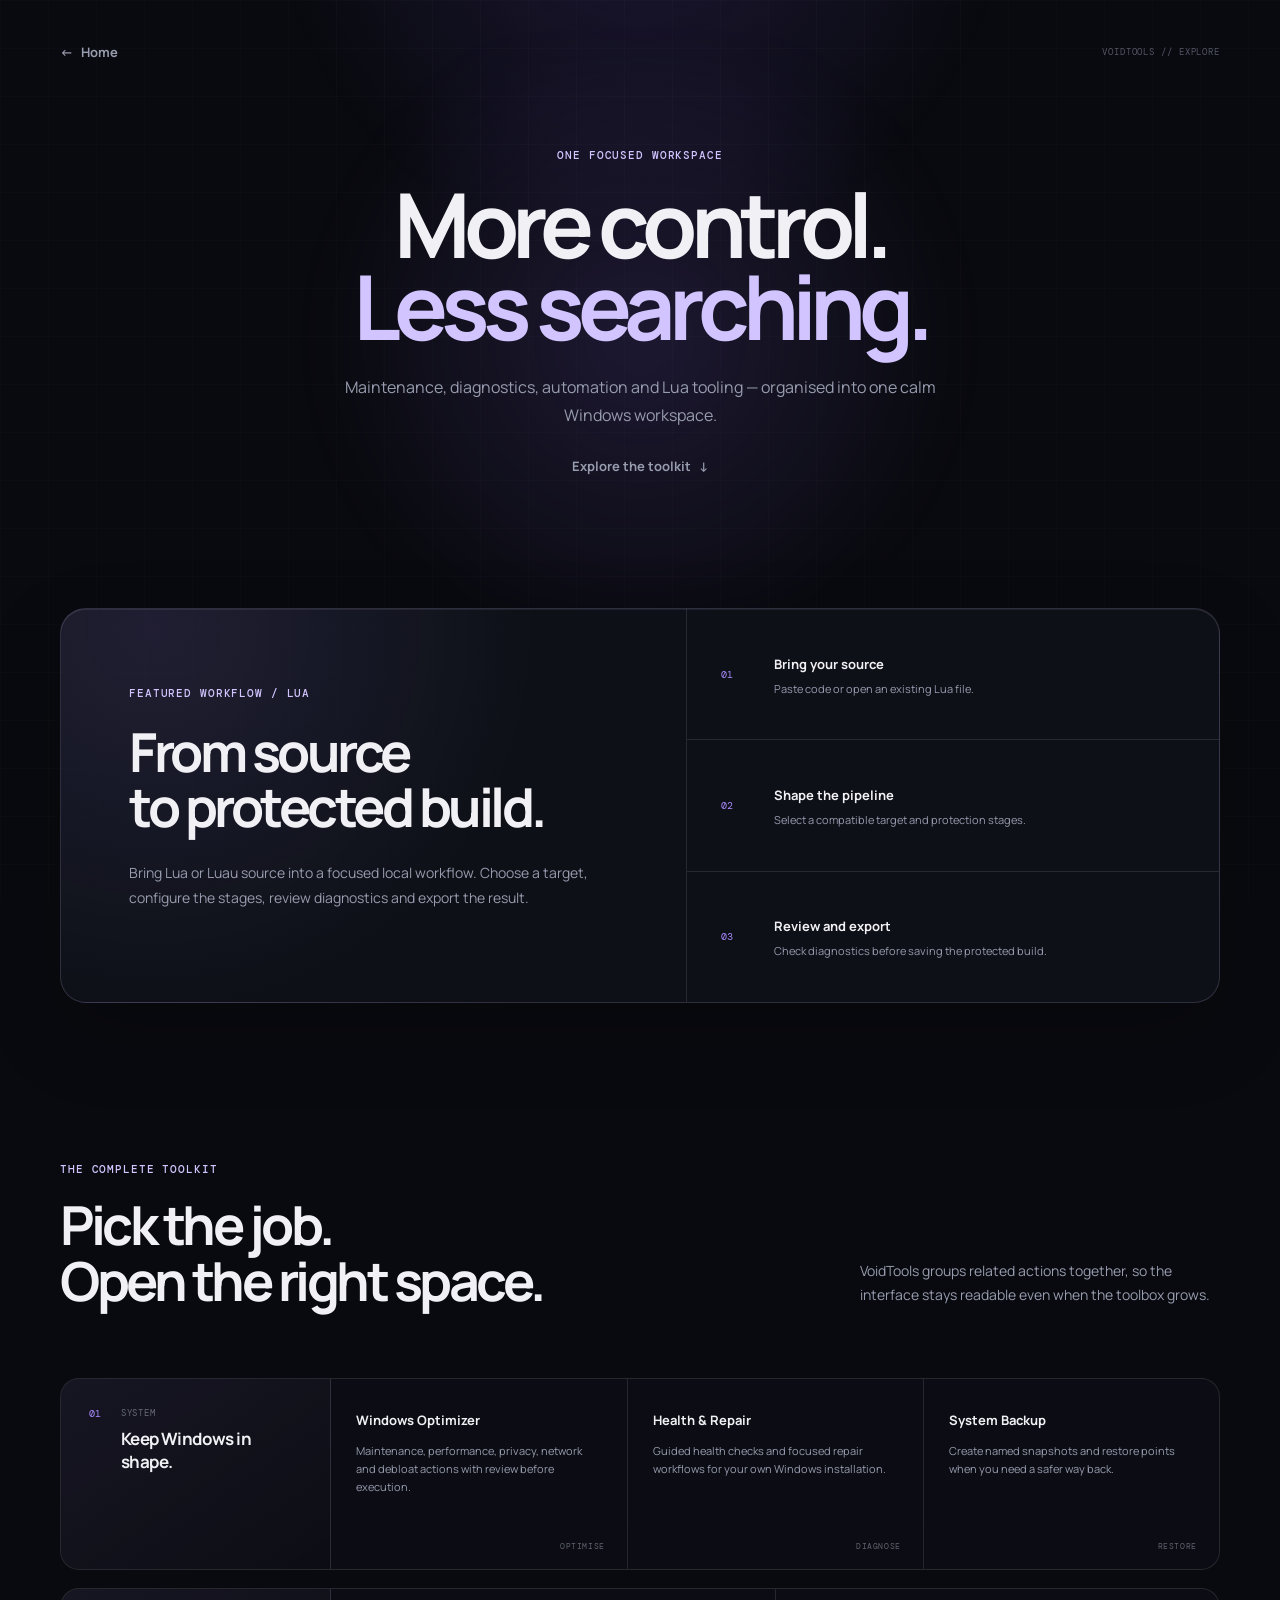
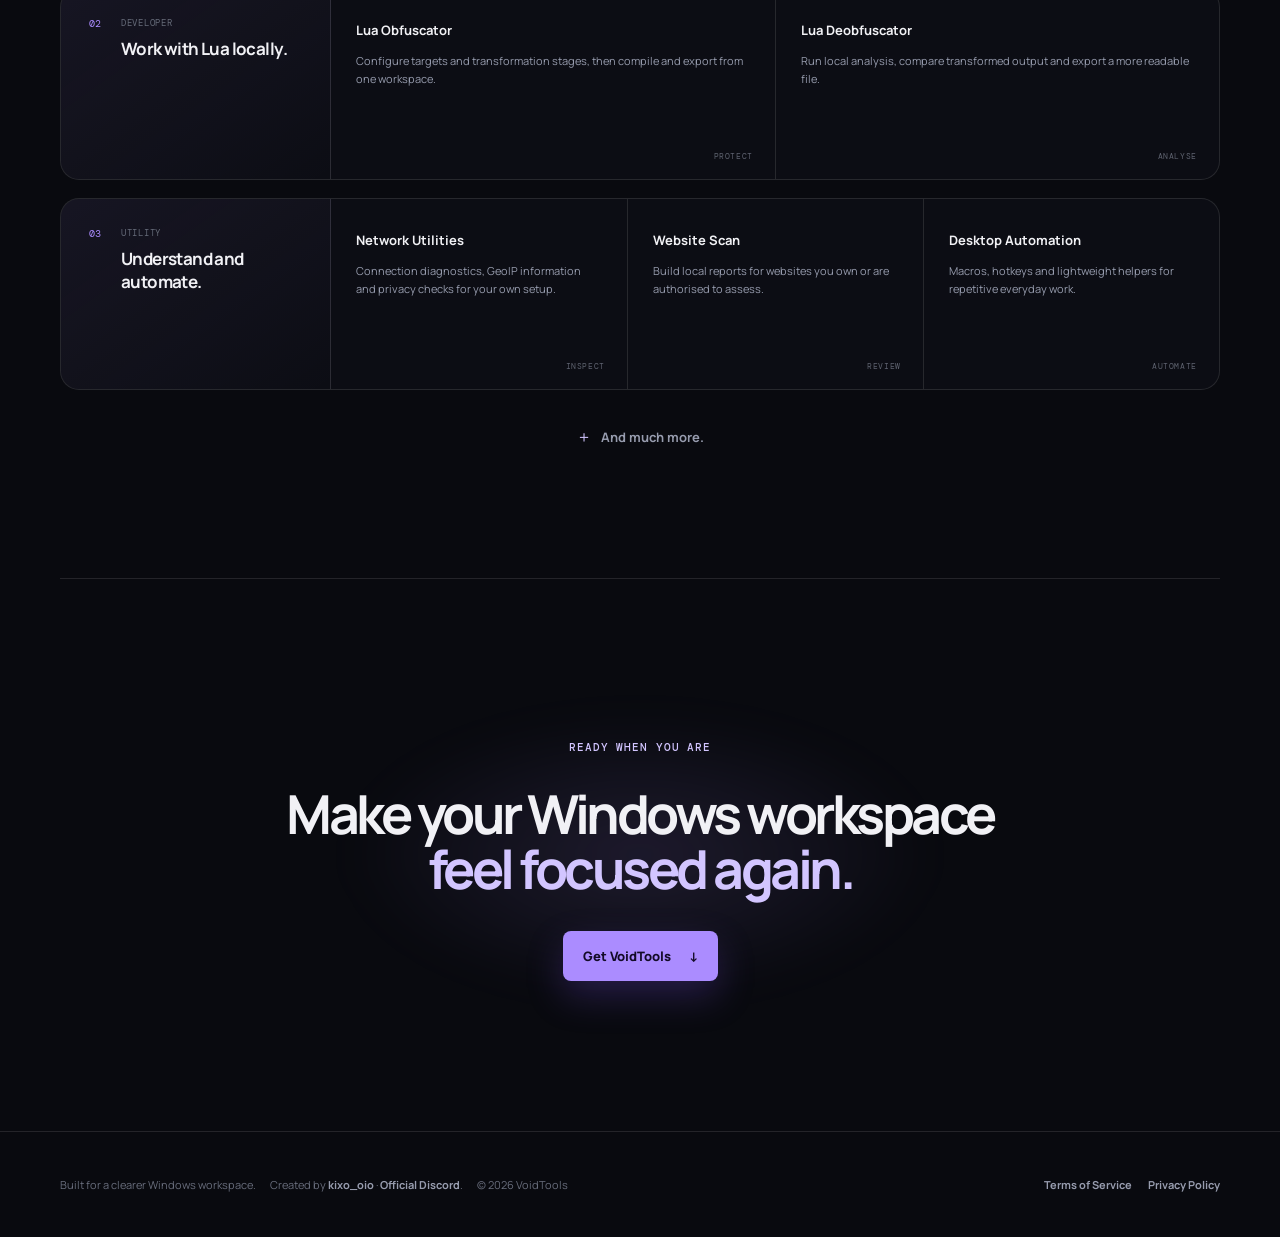
==== explore/index.html @ 5a1a329a "Refresh VoidTools website experience" ====
<!doctype html>
<html lang="en">
<head>
  <meta charset="UTF-8" />
  <meta name="viewport" content="width=device-width, initial-scale=1" />
  <meta name="theme-color" content="#090a0f" />
  <meta name="description" content="Explore the complete VoidTools workspace for Windows maintenance, diagnostics, automation and Lua development." />
  <link rel="canonical" href="https://voidtools.software/explore/" />
  <title>Explore VoidTools</title>
  <link rel="preconnect" href="https://fonts.googleapis.com" />
  <link rel="preconnect" href="https://fonts.gstatic.com" crossorigin />
  <link href="https://fonts.googleapis.com/css2?family=DM+Mono:wght@400;500&family=Manrope:wght@400;500;600;700;800&display=swap" rel="stylesheet" />
  <link rel="icon" href="../favicon.svg" type="image/svg+xml" />
  <link rel="stylesheet" href="../styles.css" />
</head>
<body>
  <a class="skip-link" href="#main-content">Skip to content</a>

  <main id="main-content" class="explore-page explore-page-v2">
    <section class="container explore-hero">
      <nav class="explore-nav" aria-label="Explore navigation">
        <a class="text-link" href="../"><span aria-hidden="true">←</span> Home</a>
        <span class="explore-nav-mark">VOIDTOOLS // EXPLORE</span>
      </nav>

      <div class="explore-hero-grid">
        <div class="explore-hero-copy">
          <p class="section-label">One focused workspace</p>
          <h1>More control.<br /><span>Less searching.</span></h1>
          <p class="explore-lead">Maintenance, diagnostics, automation and Lua tooling — organised into one calm Windows workspace.</p>
          <div class="explore-actions">
            <a class="text-link" href="#toolkit">Explore the toolkit <span aria-hidden="true">↓</span></a>
          </div>
        </div>

      </div>
    </section>

    <section class="container explore-feature" aria-labelledby="featured-title">
      <div class="explore-feature-main">
        <p class="section-label">Featured workflow / Lua</p>
        <h2 id="featured-title">From source<br />to protected build.</h2>
        <p>Bring Lua or Luau source into a focused local workflow. Choose a target, configure the stages, review diagnostics and export the result.</p>
      </div>
      <div class="explore-feature-steps">
        <article><span>01</span><div><strong>Bring your source</strong><p>Paste code or open an existing Lua file.</p></div></article>
        <article><span>02</span><div><strong>Shape the pipeline</strong><p>Select a compatible target and protection stages.</p></div></article>
        <article><span>03</span><div><strong>Review and export</strong><p>Check diagnostics before saving the protected build.</p></div></article>
      </div>
    </section>

    <section id="toolkit" class="container explore-toolkit" aria-labelledby="toolkit-title">
      <div class="explore-toolkit-heading">
        <div>
          <p class="section-label">The complete toolkit</p>
          <h2 id="toolkit-title">Pick the job.<br />Open the right space.</h2>
        </div>
        <p>VoidTools groups related actions together, so the interface stays readable even when the toolbox grows.</p>
      </div>

      <div class="tool-clusters">
        <section class="tool-cluster">
          <header><span>01</span><div><p>System</p><h3>Keep Windows in shape.</h3></div></header>
          <div class="tool-cluster-items">
            <article><strong>Windows Optimizer</strong><p>Maintenance, performance, privacy, network and debloat actions with review before execution.</p><small>OPTIMISE</small></article>
            <article><strong>Health &amp; Repair</strong><p>Guided health checks and focused repair workflows for your own Windows installation.</p><small>DIAGNOSE</small></article>
            <article><strong>System Backup</strong><p>Create named snapshots and restore points when you need a safer way back.</p><small>RESTORE</small></article>
          </div>
        </section>

        <section class="tool-cluster">
          <header><span>02</span><div><p>Developer</p><h3>Work with Lua locally.</h3></div></header>
          <div class="tool-cluster-items">
            <article><strong>Lua Obfuscator</strong><p>Configure targets and transformation stages, then compile and export from one workspace.</p><small>PROTECT</small></article>
            <article><strong>Lua Deobfuscator</strong><p>Run local analysis, compare transformed output and export a more readable file.</p><small>ANALYSE</small></article>
          </div>
        </section>

        <section class="tool-cluster">
          <header><span>03</span><div><p>Utility</p><h3>Understand and automate.</h3></div></header>
          <div class="tool-cluster-items">
            <article><strong>Network Utilities</strong><p>Connection diagnostics, GeoIP information and privacy checks for your own setup.</p><small>INSPECT</small></article>
            <article><strong>Website Scan</strong><p>Build local reports for websites you own or are authorised to assess.</p><small>REVIEW</small></article>
            <article><strong>Desktop Automation</strong><p>Macros, hotkeys and lightweight helpers for repetitive everyday work.</p><small>AUTOMATE</small></article>
          </div>
        </section>
      </div>
      <p class="toolkit-more"><span aria-hidden="true">＋</span> And much more.</p>
    </section>

    <section class="container explore-end explore-end-v2">
      <p class="section-label">Ready when you are</p>
      <h2>Make your Windows workspace<br /><span>feel focused again.</span></h2>
      <a class="button" href="../#download"><span>Get VoidTools</span><span aria-hidden="true">↓</span></a>
    </section>
  </main>

  <footer class="site-footer">
    <div class="container footer-inner">
      <div class="footer-copy">
        <p>Built for a clearer Windows workspace.</p>
        <p>Created by <strong>kixo_oio</strong> · <a class="footer-contact" href="https://discord.gg/wDz9Dw63A5" rel="noopener noreferrer">Official Discord</a>.</p>
        <span>© <span id="year"></span> VoidTools</span>
      </div>
      <nav class="footer-legal" aria-label="Legal">
        <a href="../terms/">Terms of Service</a>
        <a href="../privacy/">Privacy Policy</a>
      </nav>
    </div>
  </footer>
  <script src="../script.js" defer></script>
</body>
</html>
---- styles.css ----
:root {
  color-scheme: dark;
  --background: #090a0f;
  --surface: #10121a;
  --surface-light: #151824;
  --text: #f1f1f5;
  --muted: #979cae;
  --dim: #686d7c;
  --border: rgba(255, 255, 255, .11);
  --accent: #ab8cff;
  --accent-bright: #d2c5ff;
  --green: #87e7bd;
}

* { box-sizing: border-box; }
html {
  scroll-behavior: smooth;
  scrollbar-color: #92959d #292a30;
  scrollbar-width: auto;
}
html::-webkit-scrollbar,
.release-timeline::-webkit-scrollbar { width: 14px; }
html::-webkit-scrollbar-track,
.release-timeline::-webkit-scrollbar-track { background: #292a30; box-shadow: inset 1px 0 rgba(255, 255, 255, .035); }
html::-webkit-scrollbar-thumb,
.release-timeline::-webkit-scrollbar-thumb { min-height: 44px; border: 3px solid #292a30; border-radius: 8px; background: #92959d; }
html::-webkit-scrollbar-thumb:hover,
.release-timeline::-webkit-scrollbar-thumb:hover { background: #aaa1c2; }
html::-webkit-scrollbar-button:single-button,
.release-timeline::-webkit-scrollbar-button:single-button { display: block; height: 14px; border: 0; background-color: #292a30; background-repeat: no-repeat; }
html::-webkit-scrollbar-button:single-button:vertical:decrement,
.release-timeline::-webkit-scrollbar-button:single-button:vertical:decrement {
  background-image: linear-gradient(135deg, transparent 50%, #9699a1 50%), linear-gradient(45deg, #9699a1 50%, transparent 50%);
  background-position: calc(50% - 2px) 6px, calc(50% + 2px) 6px;
  background-size: 4px 4px;
}
html::-webkit-scrollbar-button:single-button:vertical:increment,
.release-timeline::-webkit-scrollbar-button:single-button:vertical:increment {
  background-image: linear-gradient(45deg, transparent 50%, #9699a1 50%), linear-gradient(135deg, #9699a1 50%, transparent 50%);
  background-position: calc(50% - 2px) 4px, calc(50% + 2px) 4px;
  background-size: 4px 4px;
}
body {
  min-width: 320px;
  margin: 0;
  overflow-x: hidden;
  color: var(--text);
  background: var(--background);
  font-family: Manrope, system-ui, sans-serif;
  -webkit-font-smoothing: antialiased;
}
body::before {
  position: fixed;
  z-index: -2;
  inset: 0;
  content: "";
  background: radial-gradient(circle at 50% -12%, rgba(128, 91, 236, .17), transparent 31%), linear-gradient(90deg, rgba(255, 255, 255, .016) 1px, transparent 1px), linear-gradient(rgba(255, 255, 255, .016) 1px, transparent 1px);
  background-size: auto, 48px 48px, 48px 48px;
}
a { color: inherit; text-decoration: none; }
.container { width: min(calc(100% - 64px), 1160px); margin-inline: auto; }
.wide-container { width: min(calc(100% - 40px), 1336px); margin-inline: auto; }
.skip-link { position: fixed; z-index: 10; top: 12px; left: 12px; padding: 10px 14px; transform: translateY(-200%); color: #090a0f; background: #fff; border-radius: 6px; font-size: 14px; }
.skip-link:focus { transform: translateY(0); }

.hero { position: relative; padding: 92px 0 0; text-align: center; }
.hero-grid { position: absolute; z-index: -1; top: 105px; left: 50%; width: 960px; height: 425px; transform: translateX(-50%); background: radial-gradient(ellipse, rgba(165, 126, 255, .16), transparent 67%); filter: blur(16px); }
.hero-explore { position: fixed; z-index: 8; right: 28px; bottom: 28px; isolation: isolate; display: grid; grid-template-columns: 1fr auto; align-items: end; gap: 9px 20px; width: 276px; overflow: hidden; padding: 20px 19px 19px 21px; color: var(--text); border: 1px solid rgba(210, 197, 255, .28); border-radius: 18px; background: radial-gradient(circle at 88% 12%, rgba(171, 140, 255, .16), transparent 36%), linear-gradient(145deg, rgba(28, 29, 42, .94), rgba(12, 13, 20, .96)); box-shadow: inset 0 1px rgba(255, 255, 255, .1), inset 0 -1px rgba(255, 255, 255, .025), 0 20px 55px rgba(0, 0, 0, .42), 0 0 45px rgba(132, 91, 232, .07); -webkit-backdrop-filter: blur(20px) saturate(145%); backdrop-filter: blur(20px) saturate(145%); font-size: 12px; font-weight: 700; line-height: 1.45; text-align: left; animation: explore-teaser-in .55s cubic-bezier(.16, .75, .28, 1) .45s both; transition: transform .24s cubic-bezier(.2, .8, .2, 1), border-color .24s ease, box-shadow .24s ease; }
.hero-explore::before { position: absolute; z-index: -1; top: -45px; right: -37px; width: 130px; height: 130px; content: ""; border: 1px solid rgba(210, 197, 255, .11); border-radius: 50%; box-shadow: 0 0 0 18px rgba(171, 140, 255, .025), 0 0 0 38px rgba(171, 140, 255, .018); transition: transform .35s ease; }
.hero-explore:hover { transform: translateY(-5px); border-color: rgba(210, 197, 255, .55); box-shadow: inset 0 1px rgba(255, 255, 255, .13), 0 26px 65px rgba(0, 0, 0, .48), 0 0 55px rgba(132, 91, 232, .13); }
.hero-explore:hover::before { transform: translate(-5px, 5px) scale(1.06); }
.hero-explore-kicker { grid-column: 1 / -1; color: var(--accent-bright); font-family: "DM Mono", monospace; font-size: 15px; font-weight: 800; line-height: 1; letter-spacing: -.02em; }
.hero-explore-arrow { align-self: center; color: #b69aff; font-size: 24px; font-weight: 800; line-height: 1; text-shadow: 0 0 18px rgba(182, 154, 255, .38); transition: transform .24s cubic-bezier(.2, .8, .2, 1), color .24s ease; }
.hero-explore:hover .hero-explore-arrow { color: #d9ccff; transform: translate(3px, -3px); }
.hero-explore:focus-visible { outline: 2px solid var(--accent-bright); outline-offset: 4px; }
.hero-copy { display: flex; flex-direction: column; align-items: center; }
.section-label { color: var(--accent-bright); font-family: "DM Mono", monospace; font-size: 11px; font-weight: 500; letter-spacing: .08em; text-transform: uppercase; }
.hero h1 { max-width: 900px; margin: 0; font-size: clamp(54px, 7.1vw, 94px); font-weight: 700; line-height: .96; letter-spacing: -.075em; }
.rotating-word { display: inline-block; min-width: 6.7em; color: var(--accent-bright); }
.rotating-word::after { display: inline-block; width: 2px; height: .82em; margin-left: .07em; content: ""; vertical-align: -.04em; background: currentColor; animation: cursor-blink .9s step-end infinite; }
.hero-description { max-width: 570px; margin: 31px 0 32px; color: var(--muted); font-size: 16px; line-height: 1.7; }
.hero-actions { display: flex; flex-direction: column; align-items: center; justify-content: center; gap: 14px; }
.button { display: inline-flex; min-height: 50px; align-items: center; justify-content: center; gap: 18px; padding: 0 19px; color: #130b27; background: var(--accent); border: 1px solid transparent; border-radius: 8px; box-shadow: 0 15px 36px rgba(117, 79, 219, .26); font-size: 13px; font-weight: 800; transition: transform .18s ease, background .18s ease, box-shadow .18s ease; }
.button:hover { transform: translateY(-2px); background: #bba1ff; box-shadow: 0 18px 40px rgba(117, 79, 219, .38); }
.hero-secondary { display: flex; align-items: center; gap: 7px; color: var(--dim); font-size: 12px; }
.text-link { display: inline-flex; align-items: center; gap: 8px; color: var(--muted); font-size: 13px; font-weight: 700; transition: color .18s ease; }
.text-link:hover { color: var(--text); }
.confetti-layer { position: fixed; z-index: 20; inset: 0; overflow: hidden; pointer-events: none; }
.confetti-piece { position: absolute; width: 9px; height: 15px; border-radius: 2px; animation: confetti-fall 1.35s cubic-bezier(.16, .75, .28, 1) forwards; }

.preview { position: relative; margin-top: 86px; padding: 9px 9px 0; border: 1px solid rgba(255, 255, 255, .13); border-radius: 14px 14px 0 0; background: rgba(20, 22, 32, .66); box-shadow: 0 42px 120px rgba(0, 0, 0, .42), 0 -1px 60px rgba(138, 98, 245, .14); }
.preview::before { position: absolute; z-index: -1; top: -45px; left: 50%; width: 70%; height: 180px; transform: translateX(-50%); content: ""; background: radial-gradient(ellipse, rgba(160, 116, 255, .28), transparent 70%); filter: blur(18px); }
.preview-topbar { display: flex; align-items: center; gap: 5px; height: 30px; padding: 0 7px; color: #5c6071; font-family: "DM Mono", monospace; font-size: 8px; letter-spacing: .08em; }
.preview-topbar span { width: 6px; height: 6px; border-radius: 50%; background: #3b3e4c; }
.preview-topbar i { margin-left: 8px; font-style: normal; }
.preview img { display: block; width: 100%; height: auto; border: 1px solid rgba(255, 255, 255, .08); border-bottom: 0; border-radius: 7px 7px 0 0; }

.principles { padding: 152px 0; }
.principles-heading { display: grid; grid-template-columns: 1fr 402px; align-items: end; gap: 70px; margin-top: 22px; }
h2 { margin: 0; font-size: clamp(38px, 4.2vw, 60px); font-weight: 700; line-height: 1.03; letter-spacing: -.065em; }
.principles-heading p, .releases-header > p, .download-section > div > p { margin: 0; color: var(--muted); font-size: 15px; line-height: 1.75; }
.feature-grid { display: grid; grid-template-columns: repeat(3, 1fr); gap: 26px; margin-top: 75px; }
.feature-grid article { position: relative; isolation: isolate; min-height: 218px; overflow: hidden; padding: 25px; border: 1px solid rgba(255, 255, 255, .055); border-radius: 22px; background: radial-gradient(90% 80% at 104% 108%, rgba(171, 140, 255, .035), transparent 52%), linear-gradient(135deg, rgba(255, 255, 255, .022), rgba(255, 255, 255, .006) 48%, rgba(255, 255, 255, .015)); box-shadow: inset 0 1px .6px rgba(255, 255, 255, .16), inset 0 -1px .6px rgba(255, 255, 255, .035), inset 1px 0 .6px rgba(255, 255, 255, .055), 0 12px 34px rgba(0, 0, 0, .16); -webkit-backdrop-filter: blur(16px) saturate(145%); backdrop-filter: blur(16px) saturate(145%); transition: transform .28s cubic-bezier(.2, .8, .2, 1), border-color .28s ease, box-shadow .28s ease; }
.feature-grid article::after { position: absolute; z-index: 2; inset: 0; padding: 1px; content: ""; border-radius: inherit; background: linear-gradient(145deg, rgba(255, 255, 255, .24), rgba(255, 255, 255, .045) 29%, rgba(255, 255, 255, .018) 64%, rgba(210, 197, 255, .1)); pointer-events: none; -webkit-mask: linear-gradient(#000 0 0) content-box, linear-gradient(#000 0 0); mask: linear-gradient(#000 0 0) content-box, linear-gradient(#000 0 0); -webkit-mask-composite: xor; mask-composite: exclude; }
.feature-grid article > * { position: relative; z-index: 1; }
.feature-grid article:hover { transform: translateY(-3px) scale(1.006); border-color: rgba(255, 255, 255, .09); box-shadow: inset 0 1px .7px rgba(255, 255, 255, .21), inset 0 -1px .6px rgba(255, 255, 255, .045), 0 18px 46px rgba(0, 0, 0, .21), 0 4px 24px rgba(142, 118, 217, .035); }
.feature-number { color: var(--accent); font-family: "DM Mono", monospace; font-size: 11px; }
.feature-grid h3 { margin: 36px 0 11px; font-size: 16px; letter-spacing: -.035em; }
.feature-grid p { max-width: 275px; margin: 0; color: var(--muted); font-size: 13px; line-height: 1.65; }

.releases-section { padding: 108px 0 116px; border-block: 1px solid var(--border); background: rgba(9, 10, 15, .63); }
.releases-header { display: flex; align-items: end; justify-content: space-between; gap: 45px; }
.releases-header h2 { margin-top: 21px; }
.releases-header > p { max-width: 275px; }
.release-timeline-shell {
  height: 420px;
  margin-top: 63px;
  overflow: hidden;
  border: 1px solid var(--border);
  border-radius: 14px;
  background: rgba(13, 14, 21, .72);
  box-shadow: inset 0 1px rgba(255, 255, 255, .035), 0 24px 60px rgba(0, 0, 0, .14);
}
.release-timeline {
  height: 100%;
  padding: 0 28px;
  overflow-y: scroll;
  overscroll-behavior: contain;
  scrollbar-color: #92959d #292a30;
  scrollbar-width: auto;
}
.release-timeline-shell:focus-within { box-shadow: inset 0 0 0 1px var(--accent), 0 24px 60px rgba(0, 0, 0, .14); }
.release-timeline:focus-visible { outline: 0; }
.release-timeline::-webkit-scrollbar-track { background: #292a30; box-shadow: inset 1px 0 rgba(255, 255, 255, .04); }
.release-timeline::-webkit-scrollbar-thumb { border-color: #292a30; background: #92959d; }
.release-timeline::-webkit-scrollbar-thumb:hover { background: #aaa1c2; }
.release-timeline::-webkit-scrollbar-button:single-button { background-color: #292a30; }
.timeline-loading { padding: 34px 0; color: var(--muted); font-size: 14px; }
.release-entry { display: grid; grid-template-columns: 170px minmax(180px, 1fr) 1.6fr; gap: 32px; padding: 29px 0; border-bottom: 1px solid var(--border); }
.release-date { color: var(--dim); font-family: "DM Mono", monospace; font-size: 11px; letter-spacing: .02em; }
.release-version { display: flex; align-items: flex-start; gap: 9px; color: var(--text); font-family: "DM Mono", monospace; font-size: 14px; font-weight: 500; }
.release-version small { padding: 3px 7px; color: #153326; background: rgba(135, 231, 189, .9); border-radius: 99px; font-family: Manrope, sans-serif; font-size: 9px; font-weight: 800; letter-spacing: .06em; }
.release-notes { display: flex; flex-wrap: wrap; gap: 8px 20px; margin: 0; padding: 0; list-style: none; color: var(--muted); font-size: 13px; line-height: 1.55; }
.release-notes li::before { margin-right: 8px; color: var(--accent); content: "•"; }
.release-empty { padding: 28px 0; color: var(--muted); font-size: 14px; }

.download-section { display: grid; grid-template-columns: 1fr 410px; align-items: center; gap: 100px; padding-block: 130px; }
.download-section h2 { margin-top: 22px; }
.download-section > div > p { max-width: 550px; margin-top: 24px; }
.release-card { padding: 28px; border: 1px solid rgba(191, 168, 255, .35); border-radius: 12px; background: linear-gradient(145deg, rgba(154, 113, 255, .16), rgba(20, 22, 32, .92) 50%); box-shadow: inset 0 1px rgba(255, 255, 255, .08), 0 24px 55px rgba(0, 0, 0, .17); }
.release-card strong { display: block; font-size: 22px; letter-spacing: -.045em; }
.release-card p { min-height: 42px; margin: 10px 0 25px; color: var(--muted); font-size: 12px; line-height: 1.6; }
.button-full { width: 100%; }

.explore-page { padding: 30px 0 0; }
.explore-intro { padding-block: 38px 130px; text-align: center; }
.back-link { position: absolute; top: 36px; left: max(32px, calc((100vw - 1160px) / 2)); color: var(--muted); font-size: 12px; }
.explore-intro h1 { margin: 21px 0 23px; font-size: clamp(50px, 7vw, 92px); font-weight: 700; line-height: .96; letter-spacing: -.075em; }
.explore-intro > p:not(.section-label) { max-width: 520px; margin: 0 auto; color: var(--muted); font-size: 15px; line-height: 1.7; }
.lua-feature { display: grid; grid-template-columns: 1.1fr .9fr; gap: 60px; padding: 58px; border: 1px solid rgba(191, 168, 255, .35); border-radius: 16px; background: radial-gradient(circle at 95% 0, rgba(162, 120, 255, .22), transparent 32%), linear-gradient(145deg, rgba(154, 113, 255, .13), rgba(20, 22, 32, .92) 54%); }
.lua-feature h2 { margin-top: 22px; }
.lua-feature h2 span { color: var(--accent-bright); }
.lua-pitch { max-width: 540px; margin: 25px 0 0; color: var(--text); font-size: 19px; font-weight: 700; letter-spacing: -.045em; }
.lua-description { max-width: 515px; margin: 15px 0 28px; color: var(--muted); font-size: 14px; line-height: 1.7; }
.lua-feature-details { display: grid; align-content: center; gap: 0; border-top: 1px solid var(--border); }
.lua-feature-details > div { padding: 19px 0; border-bottom: 1px solid var(--border); }
.detail-number { display: block; margin-bottom: 8px; color: var(--accent); font-family: "DM Mono", monospace; font-size: 10px; }
.lua-feature-details strong { font-size: 14px; letter-spacing: -.035em; }
.lua-feature-details p { margin: 7px 0 0; color: var(--muted); font-size: 12px; line-height: 1.55; }
.tool-catalog { padding-block: 136px; }
.catalog-heading { display: grid; grid-template-columns: 1fr 350px; align-items: end; gap: 80px; }
.catalog-heading > p { margin: 0; color: var(--muted); font-size: 14px; line-height: 1.7; }
.tool-grid { display: grid; grid-template-columns: repeat(4, 1fr); gap: 14px; margin-top: 62px; }
.tool-card { display: flex; min-height: 255px; flex-direction: column; padding: 24px; border: 1px solid var(--border); border-radius: 11px; background: linear-gradient(145deg, rgba(255, 255, 255, .035), rgba(255, 255, 255, .012)); transition: transform .2s ease, border-color .2s ease, background .2s ease; }
.tool-card:hover { transform: translateY(-3px); border-color: rgba(210, 197, 255, .3); background: linear-gradient(145deg, rgba(171, 140, 255, .09), rgba(255, 255, 255, .02)); }
.tool-card > span, .tool-card small { color: var(--accent); font-family: "DM Mono", monospace; font-size: 10px; letter-spacing: .03em; }
.tool-card h3 { margin: 45px 0 11px; font-size: 15px; letter-spacing: -.04em; }
.tool-card p { margin: 0; color: var(--muted); font-size: 12px; line-height: 1.65; }
.tool-card small { margin-top: auto; padding-top: 20px; color: var(--dim); }
.explore-end { display: flex; flex-direction: column; align-items: center; padding: 105px 24px; border-top: 1px solid var(--border); text-align: center; }
.explore-end h2 { margin-bottom: 31px; }

.explore-page-v2 { overflow: hidden; padding-top: 0; }
.explore-hero { position: relative; padding-block: 30px 46px; }
.explore-hero::before { position: absolute; z-index: -1; top: 60px; left: 50%; width: 820px; height: 560px; content: ""; transform: translateX(-50%); background: radial-gradient(circle, rgba(151, 112, 255, .15), transparent 66%); filter: blur(24px); pointer-events: none; }
.explore-nav { display: flex; align-items: center; justify-content: space-between; min-height: 44px; }
.explore-nav-mark { color: #535766; font-family: "DM Mono", monospace; font-size: 9px; letter-spacing: .1em; }
.explore-hero-grid { display: grid; min-height: 440px; place-items: center; padding-block: 54px 30px; }
.explore-hero-copy { width: min(100%, 900px); margin-inline: auto; text-align: center; }
.explore-hero-copy h1 { margin: 21px 0 27px; font-size: clamp(58px, 7vw, 96px); line-height: .91; letter-spacing: -.078em; }
.explore-hero-copy h1 span { color: var(--accent-bright); }
.explore-lead { max-width: 620px; margin: 0 auto; color: var(--muted); font-size: 16px; line-height: 1.75; }
.explore-actions { display: flex; align-items: center; justify-content: center; gap: 28px; margin-top: 28px; }
.explore-feature { display: grid; grid-template-columns: 1.08fr .92fr; overflow: hidden; margin-top: 48px; border: 1px solid rgba(210, 197, 255, .17); border-radius: 26px; background: radial-gradient(circle at 8% 5%, rgba(171, 140, 255, .12), transparent 34%), rgba(16, 18, 26, .78); box-shadow: inset 0 1px rgba(255, 255, 255, .075), 0 30px 80px rgba(0, 0, 0, .2); }
.explore-feature-main { padding: 66px 68px; }
.explore-feature-main h2 { margin: 24px 0 25px; }
.explore-feature-main > p:not(.section-label) { max-width: 560px; margin: 0 0 26px; color: var(--muted); font-size: 14px; line-height: 1.8; }
.explore-feature-steps { display: grid; border-left: 1px solid var(--border); }
.explore-feature-steps article { display: grid; grid-template-columns: 36px 1fr; align-items: center; gap: 17px; padding: 29px 34px; }
.explore-feature-steps article + article { border-top: 1px solid var(--border); }
.explore-feature-steps article > span { color: var(--accent); font-family: "DM Mono", monospace; font-size: 10px; }
.explore-feature-steps strong { font-size: 13px; }
.explore-feature-steps p { margin: 6px 0 0; color: var(--muted); font-size: 11px; line-height: 1.55; }
.explore-toolkit { padding-block: 148px 60px; }
.explore-toolkit-heading { display: grid; grid-template-columns: 1fr 360px; align-items: end; gap: 80px; }
.explore-toolkit-heading h2 { margin-top: 21px; }
.explore-toolkit-heading > p { margin: 0; color: var(--muted); font-size: 14px; line-height: 1.75; }
.tool-clusters { display: grid; gap: 18px; margin-top: 70px; }
.tool-cluster { display: grid; grid-template-columns: 270px 1fr; overflow: hidden; border: 1px solid var(--border); border-radius: 19px; background: rgba(15, 16, 23, .72); transition: border-color .24s ease, transform .24s ease; }
.tool-cluster:hover { transform: translateY(-2px); border-color: rgba(210, 197, 255, .22); }
.tool-cluster > header { display: flex; gap: 20px; padding: 28px; border-right: 1px solid var(--border); background: linear-gradient(145deg, rgba(171, 140, 255, .065), transparent); }
.tool-cluster > header > span { color: var(--accent); font-family: "DM Mono", monospace; font-size: 10px; }
.tool-cluster header p { margin: 0 0 9px; color: #666b79; font-family: "DM Mono", monospace; font-size: 9px; letter-spacing: .08em; text-transform: uppercase; }
.tool-cluster h3 { margin: 0; font-size: 17px; line-height: 1.35; letter-spacing: -.035em; }
.tool-cluster-items { display: grid; grid-template-columns: repeat(3, minmax(0, 1fr)); }
.tool-cluster-items article { position: relative; min-height: 190px; padding: 29px 25px 42px; }
.tool-cluster-items article + article { border-left: 1px solid var(--border); }
.tool-cluster-items strong { font-size: 13px; }
.tool-cluster-items p { margin: 12px 0 0; color: var(--muted); font-size: 11px; line-height: 1.65; }
.tool-cluster-items small { position: absolute; right: 22px; bottom: 18px; color: #5f6370; font-family: "DM Mono", monospace; font-size: 8px; letter-spacing: .08em; }
.tool-cluster:nth-child(2) .tool-cluster-items { grid-template-columns: repeat(2, minmax(0, 1fr)); }
.toolkit-more { display: flex; align-items: center; justify-content: center; gap: 9px; margin: 36px 0 0; color: var(--muted); font-size: 13px; font-weight: 700; }
.toolkit-more span { color: var(--accent-bright); font-family: "DM Mono", monospace; font-size: 16px; font-weight: 500; }
.explore-end-v2 { position: relative; margin-top: 70px; padding-block: 150px; border-top: 1px solid var(--border); }
.explore-end-v2::before { position: absolute; z-index: -1; top: 50%; left: 50%; width: 620px; height: 300px; content: ""; transform: translate(-50%, -50%); background: radial-gradient(ellipse, rgba(171, 140, 255, .13), transparent 68%); filter: blur(20px); }
.explore-end-v2 h2 { margin: 21px 0 34px; }
.explore-end-v2 h2 span { color: var(--accent-bright); }
.error-page { display: grid; min-height: 100vh; overflow: hidden; place-items: center; background: radial-gradient(circle at 50% 35%, rgba(155, 114, 255, .13), transparent 34%), var(--bg); }
.error-shell { position: relative; width: min(calc(100% - 40px), 760px); padding: 80px 36px; text-align: center; }
.error-orbit { position: relative; display: flex; width: 250px; height: 126px; align-items: center; justify-content: center; gap: 7px; margin: 0 auto 44px; color: #e8e1ff; font-family: "DM Mono", monospace; font-size: 54px; letter-spacing: -.1em; }
.error-orbit::before, .error-orbit::after { position: absolute; inset: 0; content: ""; border: 1px solid rgba(210, 197, 255, .16); border-radius: 50%; transform: rotate(-10deg); }
.error-orbit::after { inset: 17px -35px; border-color: rgba(210, 197, 255, .07); transform: rotate(14deg); }
.error-orbit span:nth-child(2) { color: var(--accent-bright); text-shadow: 0 0 28px rgba(171, 140, 255, .48); }
.error-shell h1 { margin: 21px 0 22px; font-size: clamp(46px, 7vw, 78px); line-height: .98; letter-spacing: -.068em; }
.error-shell > p:not(.section-label) { max-width: 580px; margin: 0 auto; color: var(--muted); font-size: 14px; line-height: 1.75; }
.error-actions { display: flex; align-items: center; justify-content: center; gap: 28px; margin-top: 35px; }
.error-status { display: flex; align-items: center; justify-content: center; gap: 8px; margin-top: 68px; color: #5f6370; font-family: "DM Mono", monospace; font-size: 9px; }
.error-status span { width: 5px; height: 5px; border-radius: 50%; background: var(--accent); box-shadow: 0 0 9px rgba(171, 140, 255, .6); }

.site-footer { border-top: 1px solid var(--border); }
.footer-inner { display: flex; min-height: 105px; align-items: center; justify-content: space-between; gap: 28px; color: var(--dim); font-size: 11px; }
.footer-copy { display: flex; flex-wrap: wrap; align-items: center; gap: 8px 14px; }
.footer-copy p { margin: 0; }
.footer-copy strong { color: var(--muted); font-weight: 700; }
.footer-contact { color: var(--muted); font-weight: 700; transition: color .18s ease; }
.footer-contact:hover { color: var(--accent-bright); }
.footer-legal { display: flex; align-items: center; gap: 16px; white-space: nowrap; }
.footer-legal a { color: var(--muted); font-weight: 700; transition: color .18s ease; }
.footer-legal a:hover { color: var(--accent-bright); }

.legal-page { padding: 30px 0 110px; }
.legal-hero { max-width: 1160px; padding: 70px 0 58px 300px; }
.legal-hero h1 { margin: 20px 0 18px; font-size: clamp(48px, 6.4vw, 78px); font-weight: 700; line-height: .98; letter-spacing: -.07em; }
.legal-hero > p:not(.section-label) { max-width: 600px; margin: 0; color: var(--muted); font-size: 15px; line-height: 1.7; }
.legal-layout { display: grid; grid-template-columns: 210px minmax(0, 1fr); align-items: start; gap: 90px; }
.legal-toc { position: sticky; top: 28px; padding: 18px; border: 1px solid var(--border); border-radius: 10px; background: rgba(16, 18, 26, .72); }
.legal-toc > p { margin: 0 0 12px; color: var(--text); font-size: 11px; font-weight: 800; letter-spacing: .02em; }
.legal-toc ol { display: grid; gap: 7px; margin: 0; padding: 0; list-style: none; counter-reset: legal-toc; }
.legal-toc li { counter-increment: legal-toc; }
.legal-toc a { display: grid; grid-template-columns: 20px 1fr; gap: 4px; color: var(--dim); font-size: 10px; line-height: 1.4; transition: color .18s ease; }
.legal-toc a::before { color: #565b69; content: counter(legal-toc, decimal-leading-zero); font-family: "DM Mono", monospace; font-size: 8px; }
.legal-toc a:hover { color: var(--accent-bright); }
.legal-content { width: 100%; max-width: 860px; }
.legal-content section { padding: 30px 0; border-top: 1px solid var(--border); }
.legal-content section[id] { scroll-margin-top: 24px; }
.legal-content h2 { font-size: clamp(24px, 3vw, 32px); letter-spacing: -.055em; }
.legal-content p, .legal-content li { color: var(--muted); font-size: 14px; line-height: 1.75; }
.legal-content p { margin: 14px 0 0; }
.legal-content ul { margin: 14px 0 0; padding-left: 20px; }
.legal-content li + li { margin-top: 7px; }
.legal-content strong { color: var(--text); }
.legal-content a { color: var(--accent-bright); text-decoration: underline; text-underline-offset: 3px; }
.legal-notice { padding: 18px 20px; border: 1px solid rgba(210, 197, 255, .25); border-radius: 10px; background: rgba(171, 140, 255, .07); }
.legal-content .legal-notice { padding: 24px 26px; }
.legal-notice > strong { display: block; font-size: 14px; }
.legal-summary-list { margin-top: 12px !important; }

.legal-document { scroll-behavior: auto; }
.legal-document *, .legal-document *::before, .legal-document *::after { animation: none !important; transition: none !important; }

.reveal { opacity: 0; transform: translateY(14px); transition: opacity .55s ease, transform .55s ease; }
.reveal.is-visible { opacity: 1; transform: translateY(0); }

@keyframes cursor-blink { 50% { opacity: 0; } }
@keyframes explore-teaser-in {
  from { opacity: 0; transform: translateY(26px); }
  to { opacity: 1; transform: translateY(0); }
}
@keyframes confetti-fall {
  0% { opacity: 1; transform: translate3d(0, 0, 0) rotate(0); }
  100% { opacity: 0; transform: translate3d(var(--drift), var(--drop), 0) rotate(var(--turn)); }
}
@media (max-width: 850px) {
  .container { width: min(calc(100% - 40px), 1160px); }
  .wide-container { width: min(calc(100% - 24px), 1336px); }
  .hero { padding-top: 82px; }
  .principles { padding: 100px 0; }
  .principles-heading, .download-section { grid-template-columns: 1fr; gap: 30px; }
  .feature-grid { grid-template-columns: 1fr; margin-top: 45px; }
  .feature-grid article { min-height: 0; }
  .feature-grid h3 { margin-top: 32px; }
  .releases-header { align-items: start; flex-direction: column; gap: 20px; }
  .release-entry { grid-template-columns: 130px 1fr; gap: 13px 24px; }
  .release-notes { grid-column: 2; }
  .download-section { padding-block: 92px; }
  .back-link { position: static; margin-bottom: 70px; }
  .legal-hero { padding-left: 0; }
  .legal-layout { grid-template-columns: 1fr; gap: 28px; }
  .legal-toc { position: static; }
  .legal-toc ol { grid-template-columns: repeat(2, minmax(0, 1fr)); column-gap: 20px; }
  .explore-intro { padding-bottom: 90px; }
  .lua-feature, .catalog-heading { grid-template-columns: 1fr; gap: 35px; }
  .lua-feature { padding: 38px; }
  .tool-catalog { padding-block: 96px; }
  .tool-grid { grid-template-columns: repeat(2, 1fr); }
  .explore-hero-grid { grid-template-columns: 1fr; min-height: 0; padding-block: 64px 36px; }
  .explore-hero-copy { max-width: 680px; }
  .explore-feature { grid-template-columns: 1fr; }
  .explore-feature-steps { border-top: 1px solid var(--border); border-left: 0; }
  .explore-toolkit-heading { grid-template-columns: 1fr; gap: 28px; }
  .explore-toolkit-heading > p { max-width: 580px; }
  .tool-cluster { grid-template-columns: 1fr; }
  .tool-cluster > header { border-right: 0; border-bottom: 1px solid var(--border); }
}
@media (max-width: 560px) {
  .release-timeline-shell { height: 390px; }
  .release-timeline { padding: 0 18px; }
  .hero h1 { font-size: clamp(44px, 14vw, 63px); }
  .rotating-word { min-width: 0; }
  .hero-description { font-size: 14px; }
  .hero-actions { gap: 17px; }
  .preview { margin-top: 66px; }
  .release-entry { grid-template-columns: 1fr; gap: 10px; }
  .release-notes { grid-column: auto; }
  .lua-feature { padding: 27px; }
  .tool-grid { grid-template-columns: 1fr; margin-top: 40px; }
  .tool-card { min-height: 210px; }
  .footer-inner { min-height: 0; padding-block: 24px; }
  .footer-inner { flex-direction: column; align-items: flex-start; gap: 16px; }
  .footer-legal { gap: 14px; }
  .hero-explore { right: 16px; bottom: 16px; width: min(calc(100% - 32px), 290px); }
  .legal-page { padding-top: 0; }
  .legal-hero { padding-block: 34px 48px; }
  .legal-toc ol { grid-template-columns: 1fr; }
  .explore-hero { padding-block: 20px 34px; }
  .explore-nav-mark { display: none; }
  .explore-hero-grid { padding-block: 48px 24px; }
  .explore-hero-copy h1 { font-size: clamp(48px, 15vw, 68px); }
  .explore-lead { font-size: 14px; }
  .explore-actions { align-items: center; flex-direction: column; gap: 22px; }
  .explore-feature { margin-top: 36px; border-radius: 19px; }
  .explore-feature-main { padding: 42px 27px; }
  .explore-feature-steps article { padding: 25px 27px; }
  .explore-toolkit { padding-top: 104px; }
  .tool-clusters { margin-top: 48px; }
  .tool-cluster-items, .tool-cluster:nth-child(2) .tool-cluster-items { grid-template-columns: 1fr; }
  .tool-cluster-items article { min-height: 0; padding: 25px 24px 45px; }
  .tool-cluster-items article + article { border-top: 1px solid var(--border); border-left: 0; }
  .explore-end-v2 { margin-top: 40px; padding-block: 110px; }
  .error-shell { padding-inline: 0; }
  .error-orbit { width: 190px; height: 100px; margin-bottom: 36px; font-size: 46px; }
  .error-actions { align-items: center; flex-direction: column; gap: 22px; }
  .error-status { align-items: flex-start; line-height: 1.5; }
}
@media (prefers-reduced-motion: reduce) {
  html { scroll-behavior: auto; }
  .rotating-word::after { animation: none; }
  .button, .text-link, .hero-explore, .hero-explore-arrow, .feature-grid article, .tool-card, .reveal { animation: none; transition: none; }
  .confetti-piece { animation: none; }
  .reveal { opacity: 1; transform: none; }
}
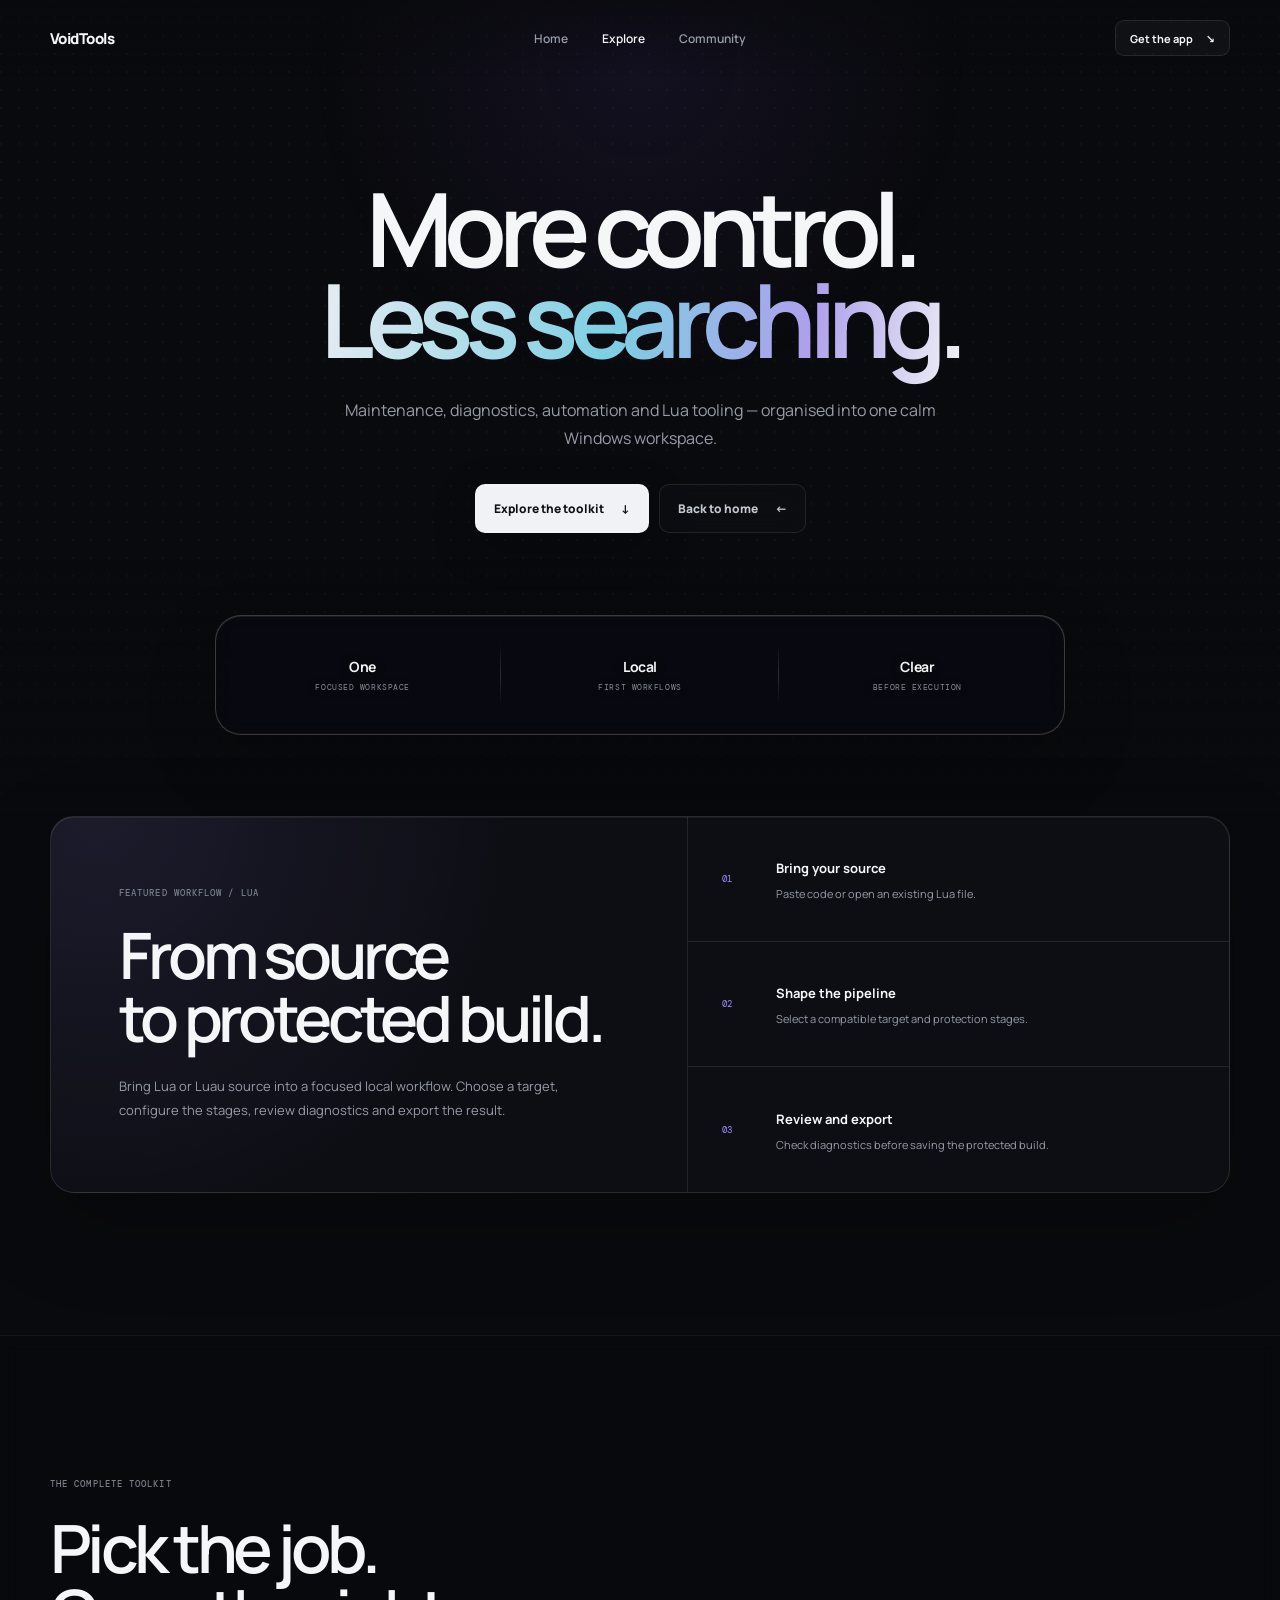
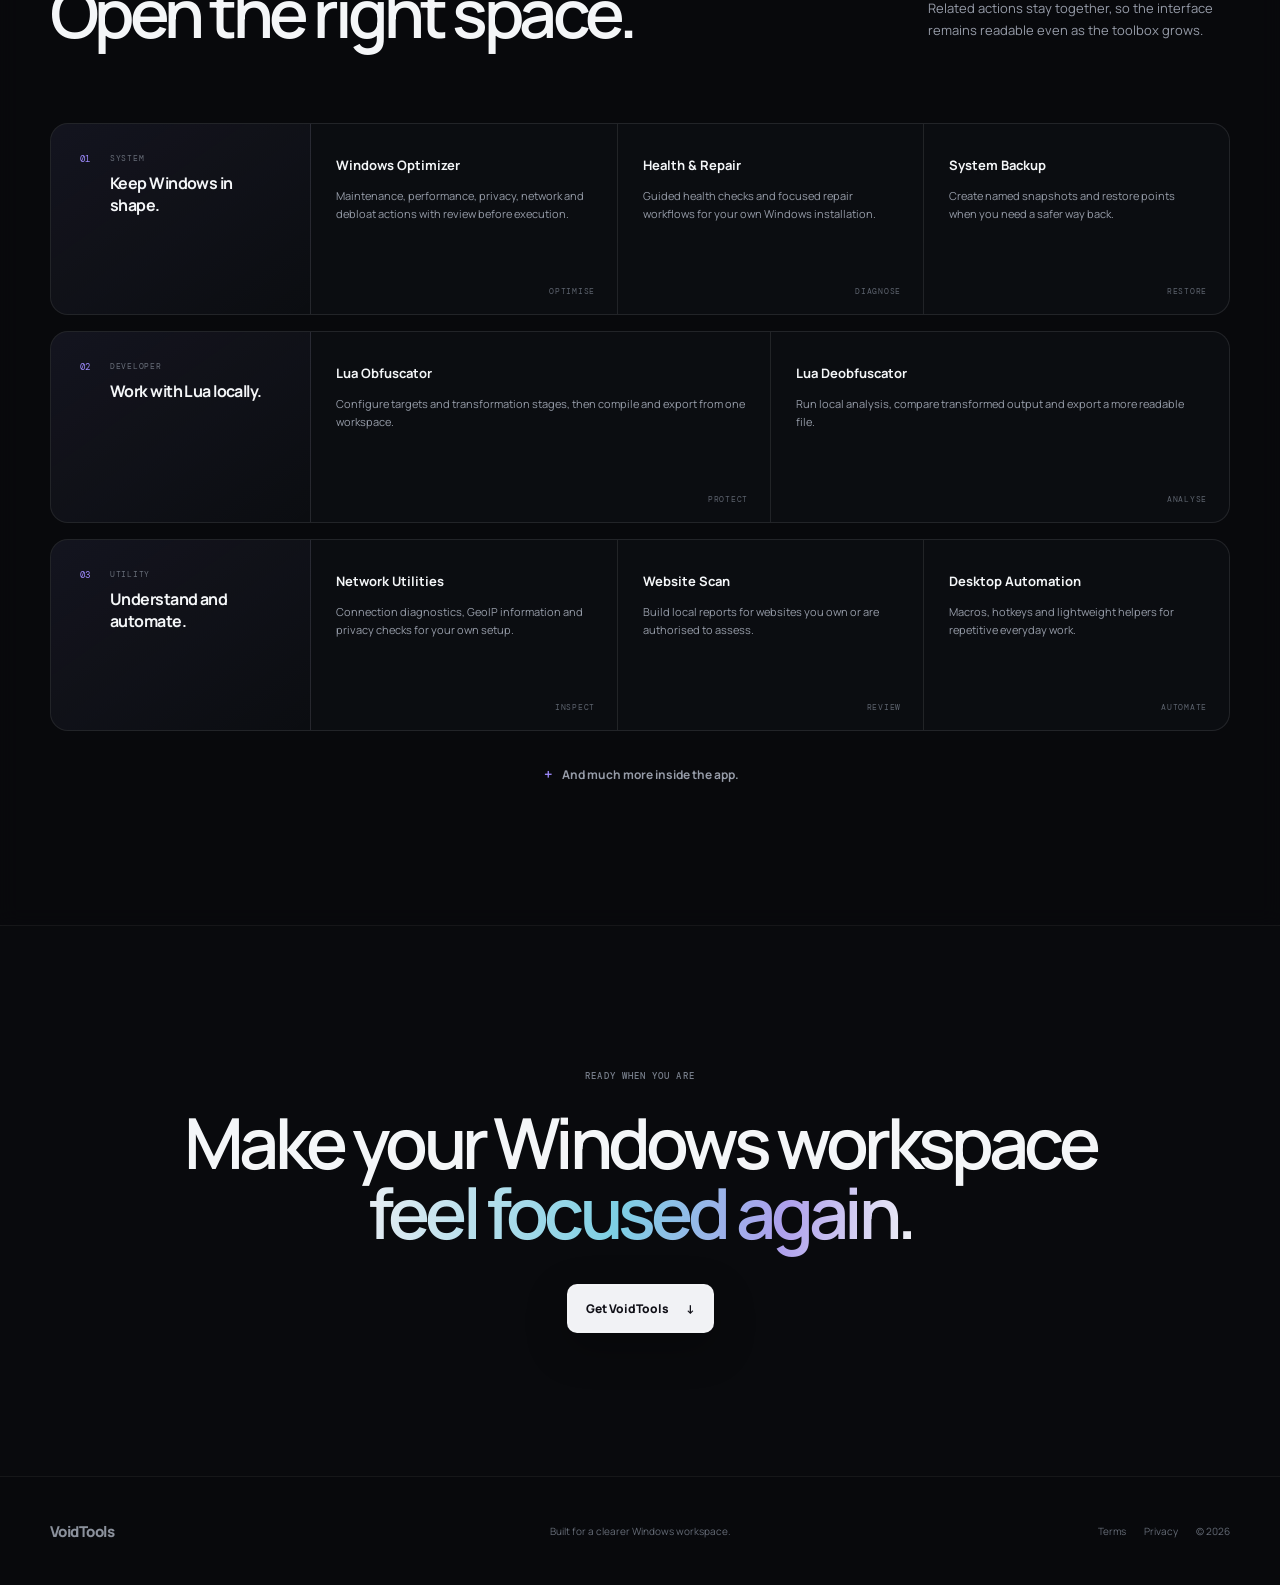
==== commit fed039e3: "Deploy refreshed VoidTools website" ====
--- a/explore/index.html
+++ b/explore/index.html
@@ -3,111 +3,153 @@
 <head>
   <meta charset="UTF-8" />
   <meta name="viewport" content="width=device-width, initial-scale=1" />
-  <meta name="theme-color" content="#090a0f" />
-  <meta name="description" content="Explore the complete VoidTools workspace for Windows maintenance, diagnostics, automation and Lua development." />
-  <link rel="canonical" href="https://voidtools.software/explore/" />
+  <meta name="theme-color" content="#090a0d" />
+  <meta name="description" content="Explore the VoidTools workspace for Windows maintenance, diagnostics, automation and Lua development." />
   <title>Explore VoidTools</title>
   <link rel="preconnect" href="https://fonts.googleapis.com" />
   <link rel="preconnect" href="https://fonts.gstatic.com" crossorigin />
   <link href="https://fonts.googleapis.com/css2?family=DM+Mono:wght@400;500&family=Manrope:wght@400;500;600;700;800&display=swap" rel="stylesheet" />
   <link rel="icon" href="../favicon.svg" type="image/svg+xml" />
-  <link rel="stylesheet" href="../styles.css" />
+  <link rel="stylesheet" href="../styles.css?v=beta-20260730-12" />
 </head>
 <body>
   <a class="skip-link" href="#main-content">Skip to content</a>
+  <canvas id="dot-field" class="dot-field" aria-hidden="true"></canvas>
+  <div class="page-glow" aria-hidden="true"></div>
 
-  <main id="main-content" class="explore-page explore-page-v2">
-    <section class="container explore-hero">
-      <nav class="explore-nav" aria-label="Explore navigation">
-        <a class="text-link" href="../"><span aria-hidden="true">←</span> Home</a>
-        <span class="explore-nav-mark">VOIDTOOLS // EXPLORE</span>
-      </nav>
+  <header class="site-header">
+    <nav class="navigation shell" aria-label="Main navigation">
+      <a class="brand" href="../" aria-label="VoidTools home"><span>VoidTools</span></a>
+      <div class="nav-links">
+        <a href="../">Home</a>
+        <a href="./" aria-current="page">Explore</a>
+        <a href="https://discord.gg/wDz9Dw63A5" target="_blank" rel="noopener noreferrer">Community</a>
+      </div>
+      <a class="nav-download js-latest-download" href="https://github.com/LordSniper007/LordSniper007.github.io/releases/download/v2.1.7/VoidTools-Setup-v2.1.7-win64.exe">
+        <span>Get the app</span>
+        <span aria-hidden="true">↘</span>
+      </a>
+    </nav>
+  </header>
 
-      <div class="explore-hero-grid">
-        <div class="explore-hero-copy">
-          <p class="section-label">One focused workspace</p>
-          <h1>More control.<br /><span>Less searching.</span></h1>
-          <p class="explore-lead">Maintenance, diagnostics, automation and Lua tooling — organised into one calm Windows workspace.</p>
-          <div class="explore-actions">
-            <a class="text-link" href="#toolkit">Explore the toolkit <span aria-hidden="true">↓</span></a>
-          </div>
+  <main id="main-content" class="explore-page">
+    <section class="explore-hero shell">
+      <div class="explore-hero-copy">
+        <h1>More control.<br /><span>Less searching.</span></h1>
+        <p>Maintenance, diagnostics, automation and Lua tooling — organised into one calm Windows workspace.</p>
+        <div class="hero-actions">
+          <a class="button button-primary" href="#toolkit">
+            <span>Explore the toolkit</span>
+            <span aria-hidden="true">↓</span>
+          </a>
+          <a class="button button-quiet" href="../">
+            <span>Back to home</span>
+            <span aria-hidden="true">←</span>
+          </a>
         </div>
-
+      </div>
+      <div class="explore-stats" aria-label="Workspace overview">
+        <div><strong>One</strong><span>focused workspace</span></div>
+        <div><strong>Local</strong><span>first workflows</span></div>
+        <div><strong>Clear</strong><span>before execution</span></div>
       </div>
     </section>
 
-    <section class="container explore-feature" aria-labelledby="featured-title">
-      <div class="explore-feature-main">
-        <p class="section-label">Featured workflow / Lua</p>
-        <h2 id="featured-title">From source<br />to protected build.</h2>
+    <section class="explore-feature shell" aria-labelledby="workflow-title">
+      <div class="workflow-copy">
+        <span class="section-index">Featured workflow / Lua</span>
+        <h2 id="workflow-title">From source<br />to protected build.</h2>
         <p>Bring Lua or Luau source into a focused local workflow. Choose a target, configure the stages, review diagnostics and export the result.</p>
       </div>
-      <div class="explore-feature-steps">
-        <article><span>01</span><div><strong>Bring your source</strong><p>Paste code or open an existing Lua file.</p></div></article>
-        <article><span>02</span><div><strong>Shape the pipeline</strong><p>Select a compatible target and protection stages.</p></div></article>
-        <article><span>03</span><div><strong>Review and export</strong><p>Check diagnostics before saving the protected build.</p></div></article>
+      <div class="workflow-steps">
+        <article>
+          <span>01</span>
+          <div><strong>Bring your source</strong><p>Paste code or open an existing Lua file.</p></div>
+        </article>
+        <article>
+          <span>02</span>
+          <div><strong>Shape the pipeline</strong><p>Select a compatible target and protection stages.</p></div>
+        </article>
+        <article>
+          <span>03</span>
+          <div><strong>Review and export</strong><p>Check diagnostics before saving the protected build.</p></div>
+        </article>
       </div>
     </section>
 
-    <section id="toolkit" class="container explore-toolkit" aria-labelledby="toolkit-title">
-      <div class="explore-toolkit-heading">
-        <div>
-          <p class="section-label">The complete toolkit</p>
-          <h2 id="toolkit-title">Pick the job.<br />Open the right space.</h2>
+    <section id="toolkit" class="toolkit-section section-panel">
+      <div class="shell">
+        <div class="section-heading">
+          <div>
+            <span class="section-index">The complete toolkit</span>
+            <h2>Pick the job.<br />Open the right space.</h2>
+          </div>
+          <p>Related actions stay together, so the interface remains readable even as the toolbox grows.</p>
         </div>
-        <p>VoidTools groups related actions together, so the interface stays readable even when the toolbox grows.</p>
+
+        <div class="tool-clusters">
+          <section class="tool-cluster">
+            <header>
+              <span>01</span>
+              <div><small>System</small><h3>Keep Windows in shape.</h3></div>
+            </header>
+            <div class="tool-items">
+              <article><strong>Windows Optimizer</strong><p>Maintenance, performance, privacy, network and debloat actions with review before execution.</p><small>Optimise</small></article>
+              <article><strong>Health &amp; Repair</strong><p>Guided health checks and focused repair workflows for your own Windows installation.</p><small>Diagnose</small></article>
+              <article><strong>System Backup</strong><p>Create named snapshots and restore points when you need a safer way back.</p><small>Restore</small></article>
+          </div>
+          </section>
+
+          <section class="tool-cluster">
+            <header>
+              <span>02</span>
+              <div><small>Developer</small><h3>Work with Lua locally.</h3></div>
+            </header>
+            <div class="tool-items tool-items-two">
+              <article><strong>Lua Obfuscator</strong><p>Configure targets and transformation stages, then compile and export from one workspace.</p><small>Protect</small></article>
+              <article><strong>Lua Deobfuscator</strong><p>Run local analysis, compare transformed output and export a more readable file.</p><small>Analyse</small></article>
+            </div>
+          </section>
+
+          <section class="tool-cluster">
+            <header>
+              <span>03</span>
+              <div><small>Utility</small><h3>Understand and automate.</h3></div>
+            </header>
+            <div class="tool-items">
+              <article><strong>Network Utilities</strong><p>Connection diagnostics, GeoIP information and privacy checks for your own setup.</p><small>Inspect</small></article>
+              <article><strong>Website Scan</strong><p>Build local reports for websites you own or are authorised to assess.</p><small>Review</small></article>
+              <article><strong>Desktop Automation</strong><p>Macros, hotkeys and lightweight helpers for repetitive everyday work.</p><small>Automate</small></article>
+            </div>
+          </section>
+        </div>
+
+        <p class="toolkit-more"><span aria-hidden="true">＋</span> And much more inside the app.</p>
       </div>
-
-      <div class="tool-clusters">
-        <section class="tool-cluster">
-          <header><span>01</span><div><p>System</p><h3>Keep Windows in shape.</h3></div></header>
-          <div class="tool-cluster-items">
-            <article><strong>Windows Optimizer</strong><p>Maintenance, performance, privacy, network and debloat actions with review before execution.</p><small>OPTIMISE</small></article>
-            <article><strong>Health &amp; Repair</strong><p>Guided health checks and focused repair workflows for your own Windows installation.</p><small>DIAGNOSE</small></article>
-            <article><strong>System Backup</strong><p>Create named snapshots and restore points when you need a safer way back.</p><small>RESTORE</small></article>
-          </div>
-        </section>
-
-        <section class="tool-cluster">
-          <header><span>02</span><div><p>Developer</p><h3>Work with Lua locally.</h3></div></header>
-          <div class="tool-cluster-items">
-            <article><strong>Lua Obfuscator</strong><p>Configure targets and transformation stages, then compile and export from one workspace.</p><small>PROTECT</small></article>
-            <article><strong>Lua Deobfuscator</strong><p>Run local analysis, compare transformed output and export a more readable file.</p><small>ANALYSE</small></article>
-          </div>
-        </section>
-
-        <section class="tool-cluster">
-          <header><span>03</span><div><p>Utility</p><h3>Understand and automate.</h3></div></header>
-          <div class="tool-cluster-items">
-            <article><strong>Network Utilities</strong><p>Connection diagnostics, GeoIP information and privacy checks for your own setup.</p><small>INSPECT</small></article>
-            <article><strong>Website Scan</strong><p>Build local reports for websites you own or are authorised to assess.</p><small>REVIEW</small></article>
-            <article><strong>Desktop Automation</strong><p>Macros, hotkeys and lightweight helpers for repetitive everyday work.</p><small>AUTOMATE</small></article>
-          </div>
-        </section>
-      </div>
-      <p class="toolkit-more"><span aria-hidden="true">＋</span> And much more.</p>
     </section>
 
-    <section class="container explore-end explore-end-v2">
-      <p class="section-label">Ready when you are</p>
+    <section class="explore-end shell">
+      <span class="section-index">Ready when you are</span>
       <h2>Make your Windows workspace<br /><span>feel focused again.</span></h2>
-      <a class="button" href="../#download"><span>Get VoidTools</span><span aria-hidden="true">↓</span></a>
+      <a class="button button-primary js-latest-download" href="https://github.com/LordSniper007/LordSniper007.github.io/releases/download/v2.1.7/VoidTools-Setup-v2.1.7-win64.exe">
+        <span>Get VoidTools</span>
+        <span aria-hidden="true">↓</span>
+      </a>
     </section>
   </main>
 
   <footer class="site-footer">
-    <div class="container footer-inner">
-      <div class="footer-copy">
-        <p>Built for a clearer Windows workspace.</p>
-        <p>Created by <strong>kixo_oio</strong> · <a class="footer-contact" href="https://discord.gg/wDz9Dw63A5" rel="noopener noreferrer">Official Discord</a>.</p>
-        <span>© <span id="year"></span> VoidTools</span>
+    <div class="shell footer-inner">
+      <a class="brand brand-muted" href="../"><span>VoidTools</span></a>
+      <p>Built for a clearer Windows workspace.</p>
+      <div class="footer-links">
+        <a href="../terms/">Terms</a>
+        <a href="../privacy/">Privacy</a>
+        <span>© <span id="year"></span></span>
       </div>
-      <nav class="footer-legal" aria-label="Legal">
-        <a href="../terms/">Terms of Service</a>
-        <a href="../privacy/">Privacy Policy</a>
-      </nav>
     </div>
   </footer>
-  <script src="../script.js" defer></script>
+
+  <script src="../script.js?v=beta-download-1" defer></script>
 </body>
 </html>
--- a/styles.css
+++ b/styles.css
@@ -1,371 +1,1818 @@
 :root {
   color-scheme: dark;
-  --background: #090a0f;
-  --surface: #10121a;
-  --surface-light: #151824;
-  --text: #f1f1f5;
-  --muted: #979cae;
-  --dim: #686d7c;
-  --border: rgba(255, 255, 255, .11);
-  --accent: #ab8cff;
-  --accent-bright: #d2c5ff;
-  --green: #87e7bd;
-}
-
-* { box-sizing: border-box; }
+  --background: #090a0d;
+  --surface: rgba(15, 17, 22, .82);
+  --surface-solid: #101217;
+  --text: #f4f6f8;
+  --muted: #969ca8;
+  --dim: #686e79;
+  --line: rgba(255, 255, 255, .095);
+  --line-soft: rgba(255, 255, 255, .055);
+  --accent: #9f8cff;
+  --cyan: #39c8ff;
+  --green: #57db96;
+  --shell: 1180px;
+  --radius: 18px;
+}
+
+* {
+  box-sizing: border-box;
+}
+
 html {
   scroll-behavior: smooth;
-  scrollbar-color: #92959d #292a30;
-  scrollbar-width: auto;
-}
-html::-webkit-scrollbar,
-.release-timeline::-webkit-scrollbar { width: 14px; }
-html::-webkit-scrollbar-track,
-.release-timeline::-webkit-scrollbar-track { background: #292a30; box-shadow: inset 1px 0 rgba(255, 255, 255, .035); }
-html::-webkit-scrollbar-thumb,
-.release-timeline::-webkit-scrollbar-thumb { min-height: 44px; border: 3px solid #292a30; border-radius: 8px; background: #92959d; }
-html::-webkit-scrollbar-thumb:hover,
-.release-timeline::-webkit-scrollbar-thumb:hover { background: #aaa1c2; }
-html::-webkit-scrollbar-button:single-button,
-.release-timeline::-webkit-scrollbar-button:single-button { display: block; height: 14px; border: 0; background-color: #292a30; background-repeat: no-repeat; }
-html::-webkit-scrollbar-button:single-button:vertical:decrement,
-.release-timeline::-webkit-scrollbar-button:single-button:vertical:decrement {
-  background-image: linear-gradient(135deg, transparent 50%, #9699a1 50%), linear-gradient(45deg, #9699a1 50%, transparent 50%);
-  background-position: calc(50% - 2px) 6px, calc(50% + 2px) 6px;
-  background-size: 4px 4px;
-}
-html::-webkit-scrollbar-button:single-button:vertical:increment,
-.release-timeline::-webkit-scrollbar-button:single-button:vertical:increment {
-  background-image: linear-gradient(45deg, transparent 50%, #9699a1 50%), linear-gradient(135deg, #9699a1 50%, transparent 50%);
-  background-position: calc(50% - 2px) 4px, calc(50% + 2px) 4px;
-  background-size: 4px 4px;
-}
+}
+
 body {
   min-width: 320px;
   margin: 0;
   overflow-x: hidden;
   color: var(--text);
   background: var(--background);
-  font-family: Manrope, system-ui, sans-serif;
+  font-family: Manrope, system-ui, -apple-system, BlinkMacSystemFont, "Segoe UI", sans-serif;
   -webkit-font-smoothing: antialiased;
 }
-body::before {
+
+a {
+  color: inherit;
+  text-decoration: none;
+}
+
+button,
+a {
+  -webkit-tap-highlight-color: transparent;
+}
+
+.shell {
+  width: min(calc(100% - 48px), var(--shell));
+  margin-inline: auto;
+}
+
+.skip-link {
+  position: fixed;
+  z-index: 100;
+  top: 12px;
+  left: 12px;
+  padding: 10px 14px;
+  transform: translateY(-150%);
+  border-radius: 8px;
+  color: #0a0b0e;
+  background: #fff;
+  font-size: 13px;
+  font-weight: 800;
+}
+
+.skip-link:focus {
+  transform: none;
+}
+
+.dot-field {
+  position: fixed;
+  z-index: -3;
+  inset: 0;
+  width: 100%;
+  height: 100%;
+  pointer-events: none;
+}
+
+.page-glow {
   position: fixed;
   z-index: -2;
   inset: 0;
+  background:
+    radial-gradient(circle at 50% 7%, rgba(88, 59, 154, .14), transparent 31%),
+    linear-gradient(to bottom, transparent 62%, rgba(9, 10, 13, .96) 92%);
+  pointer-events: none;
+}
+
+.site-header {
+  position: absolute;
+  z-index: 10;
+  top: 0;
+  right: 0;
+  left: 0;
+  background: linear-gradient(to bottom, rgba(9, 10, 13, .68), transparent);
+}
+
+.navigation {
+  display: grid;
+  min-height: 76px;
+  grid-template-columns: 1fr auto 1fr;
+  align-items: center;
+  gap: 28px;
+}
+
+.brand {
+  display: inline-flex;
+  width: max-content;
+  align-items: center;
+  font-size: 15px;
+  font-weight: 800;
+  letter-spacing: -.035em;
+}
+
+.nav-links {
+  display: flex;
+  align-items: center;
+  gap: 34px;
+  color: var(--muted);
+  font-size: 12px;
+  font-weight: 600;
+}
+
+.nav-links a,
+.footer-links a {
+  transition: color .2s ease;
+}
+
+.nav-links a:hover,
+.footer-links a:hover {
+  color: var(--text);
+}
+
+.nav-download {
+  display: inline-flex;
+  min-height: 36px;
+  align-items: center;
+  justify-self: end;
+  gap: 13px;
+  padding: 0 14px;
+  border: 1px solid var(--line);
+  border-radius: 9px;
+  background: rgba(255, 255, 255, .035);
+  font-size: 11px;
+  font-weight: 700;
+  transition: border-color .2s ease, background .2s ease, transform .2s ease;
+}
+
+.nav-download:hover {
+  transform: translateY(-1px);
+  border-color: rgba(255, 255, 255, .2);
+  background: rgba(255, 255, 255, .065);
+}
+
+.hero {
+  position: relative;
+  display: flex;
+  min-height: 1040px;
+  align-items: center;
+  flex-direction: column;
+  padding: 176px 0 104px;
+}
+
+.hero::before {
+  position: absolute;
+  z-index: -1;
+  top: 86px;
+  left: 50%;
+  width: min(920px, 94vw);
+  height: 620px;
+  transform: translateX(-50%);
   content: "";
-  background: radial-gradient(circle at 50% -12%, rgba(128, 91, 236, .17), transparent 31%), linear-gradient(90deg, rgba(255, 255, 255, .016) 1px, transparent 1px), linear-gradient(rgba(255, 255, 255, .016) 1px, transparent 1px);
-  background-size: auto, 48px 48px, 48px 48px;
-}
-a { color: inherit; text-decoration: none; }
-.container { width: min(calc(100% - 64px), 1160px); margin-inline: auto; }
-.wide-container { width: min(calc(100% - 40px), 1336px); margin-inline: auto; }
-.skip-link { position: fixed; z-index: 10; top: 12px; left: 12px; padding: 10px 14px; transform: translateY(-200%); color: #090a0f; background: #fff; border-radius: 6px; font-size: 14px; }
-.skip-link:focus { transform: translateY(0); }
-
-.hero { position: relative; padding: 92px 0 0; text-align: center; }
-.hero-grid { position: absolute; z-index: -1; top: 105px; left: 50%; width: 960px; height: 425px; transform: translateX(-50%); background: radial-gradient(ellipse, rgba(165, 126, 255, .16), transparent 67%); filter: blur(16px); }
-.hero-explore { position: fixed; z-index: 8; right: 28px; bottom: 28px; isolation: isolate; display: grid; grid-template-columns: 1fr auto; align-items: end; gap: 9px 20px; width: 276px; overflow: hidden; padding: 20px 19px 19px 21px; color: var(--text); border: 1px solid rgba(210, 197, 255, .28); border-radius: 18px; background: radial-gradient(circle at 88% 12%, rgba(171, 140, 255, .16), transparent 36%), linear-gradient(145deg, rgba(28, 29, 42, .94), rgba(12, 13, 20, .96)); box-shadow: inset 0 1px rgba(255, 255, 255, .1), inset 0 -1px rgba(255, 255, 255, .025), 0 20px 55px rgba(0, 0, 0, .42), 0 0 45px rgba(132, 91, 232, .07); -webkit-backdrop-filter: blur(20px) saturate(145%); backdrop-filter: blur(20px) saturate(145%); font-size: 12px; font-weight: 700; line-height: 1.45; text-align: left; animation: explore-teaser-in .55s cubic-bezier(.16, .75, .28, 1) .45s both; transition: transform .24s cubic-bezier(.2, .8, .2, 1), border-color .24s ease, box-shadow .24s ease; }
-.hero-explore::before { position: absolute; z-index: -1; top: -45px; right: -37px; width: 130px; height: 130px; content: ""; border: 1px solid rgba(210, 197, 255, .11); border-radius: 50%; box-shadow: 0 0 0 18px rgba(171, 140, 255, .025), 0 0 0 38px rgba(171, 140, 255, .018); transition: transform .35s ease; }
-.hero-explore:hover { transform: translateY(-5px); border-color: rgba(210, 197, 255, .55); box-shadow: inset 0 1px rgba(255, 255, 255, .13), 0 26px 65px rgba(0, 0, 0, .48), 0 0 55px rgba(132, 91, 232, .13); }
-.hero-explore:hover::before { transform: translate(-5px, 5px) scale(1.06); }
-.hero-explore-kicker { grid-column: 1 / -1; color: var(--accent-bright); font-family: "DM Mono", monospace; font-size: 15px; font-weight: 800; line-height: 1; letter-spacing: -.02em; }
-.hero-explore-arrow { align-self: center; color: #b69aff; font-size: 24px; font-weight: 800; line-height: 1; text-shadow: 0 0 18px rgba(182, 154, 255, .38); transition: transform .24s cubic-bezier(.2, .8, .2, 1), color .24s ease; }
-.hero-explore:hover .hero-explore-arrow { color: #d9ccff; transform: translate(3px, -3px); }
-.hero-explore:focus-visible { outline: 2px solid var(--accent-bright); outline-offset: 4px; }
-.hero-copy { display: flex; flex-direction: column; align-items: center; }
-.section-label { color: var(--accent-bright); font-family: "DM Mono", monospace; font-size: 11px; font-weight: 500; letter-spacing: .08em; text-transform: uppercase; }
-.hero h1 { max-width: 900px; margin: 0; font-size: clamp(54px, 7.1vw, 94px); font-weight: 700; line-height: .96; letter-spacing: -.075em; }
-.rotating-word { display: inline-block; min-width: 6.7em; color: var(--accent-bright); }
-.rotating-word::after { display: inline-block; width: 2px; height: .82em; margin-left: .07em; content: ""; vertical-align: -.04em; background: currentColor; animation: cursor-blink .9s step-end infinite; }
-.hero-description { max-width: 570px; margin: 31px 0 32px; color: var(--muted); font-size: 16px; line-height: 1.7; }
-.hero-actions { display: flex; flex-direction: column; align-items: center; justify-content: center; gap: 14px; }
-.button { display: inline-flex; min-height: 50px; align-items: center; justify-content: center; gap: 18px; padding: 0 19px; color: #130b27; background: var(--accent); border: 1px solid transparent; border-radius: 8px; box-shadow: 0 15px 36px rgba(117, 79, 219, .26); font-size: 13px; font-weight: 800; transition: transform .18s ease, background .18s ease, box-shadow .18s ease; }
-.button:hover { transform: translateY(-2px); background: #bba1ff; box-shadow: 0 18px 40px rgba(117, 79, 219, .38); }
-.hero-secondary { display: flex; align-items: center; gap: 7px; color: var(--dim); font-size: 12px; }
-.text-link { display: inline-flex; align-items: center; gap: 8px; color: var(--muted); font-size: 13px; font-weight: 700; transition: color .18s ease; }
-.text-link:hover { color: var(--text); }
-.confetti-layer { position: fixed; z-index: 20; inset: 0; overflow: hidden; pointer-events: none; }
-.confetti-piece { position: absolute; width: 9px; height: 15px; border-radius: 2px; animation: confetti-fall 1.35s cubic-bezier(.16, .75, .28, 1) forwards; }
-
-.preview { position: relative; margin-top: 86px; padding: 9px 9px 0; border: 1px solid rgba(255, 255, 255, .13); border-radius: 14px 14px 0 0; background: rgba(20, 22, 32, .66); box-shadow: 0 42px 120px rgba(0, 0, 0, .42), 0 -1px 60px rgba(138, 98, 245, .14); }
-.preview::before { position: absolute; z-index: -1; top: -45px; left: 50%; width: 70%; height: 180px; transform: translateX(-50%); content: ""; background: radial-gradient(ellipse, rgba(160, 116, 255, .28), transparent 70%); filter: blur(18px); }
-.preview-topbar { display: flex; align-items: center; gap: 5px; height: 30px; padding: 0 7px; color: #5c6071; font-family: "DM Mono", monospace; font-size: 8px; letter-spacing: .08em; }
-.preview-topbar span { width: 6px; height: 6px; border-radius: 50%; background: #3b3e4c; }
-.preview-topbar i { margin-left: 8px; font-style: normal; }
-.preview img { display: block; width: 100%; height: auto; border: 1px solid rgba(255, 255, 255, .08); border-bottom: 0; border-radius: 7px 7px 0 0; }
-
-.principles { padding: 152px 0; }
-.principles-heading { display: grid; grid-template-columns: 1fr 402px; align-items: end; gap: 70px; margin-top: 22px; }
-h2 { margin: 0; font-size: clamp(38px, 4.2vw, 60px); font-weight: 700; line-height: 1.03; letter-spacing: -.065em; }
-.principles-heading p, .releases-header > p, .download-section > div > p { margin: 0; color: var(--muted); font-size: 15px; line-height: 1.75; }
-.feature-grid { display: grid; grid-template-columns: repeat(3, 1fr); gap: 26px; margin-top: 75px; }
-.feature-grid article { position: relative; isolation: isolate; min-height: 218px; overflow: hidden; padding: 25px; border: 1px solid rgba(255, 255, 255, .055); border-radius: 22px; background: radial-gradient(90% 80% at 104% 108%, rgba(171, 140, 255, .035), transparent 52%), linear-gradient(135deg, rgba(255, 255, 255, .022), rgba(255, 255, 255, .006) 48%, rgba(255, 255, 255, .015)); box-shadow: inset 0 1px .6px rgba(255, 255, 255, .16), inset 0 -1px .6px rgba(255, 255, 255, .035), inset 1px 0 .6px rgba(255, 255, 255, .055), 0 12px 34px rgba(0, 0, 0, .16); -webkit-backdrop-filter: blur(16px) saturate(145%); backdrop-filter: blur(16px) saturate(145%); transition: transform .28s cubic-bezier(.2, .8, .2, 1), border-color .28s ease, box-shadow .28s ease; }
-.feature-grid article::after { position: absolute; z-index: 2; inset: 0; padding: 1px; content: ""; border-radius: inherit; background: linear-gradient(145deg, rgba(255, 255, 255, .24), rgba(255, 255, 255, .045) 29%, rgba(255, 255, 255, .018) 64%, rgba(210, 197, 255, .1)); pointer-events: none; -webkit-mask: linear-gradient(#000 0 0) content-box, linear-gradient(#000 0 0); mask: linear-gradient(#000 0 0) content-box, linear-gradient(#000 0 0); -webkit-mask-composite: xor; mask-composite: exclude; }
-.feature-grid article > * { position: relative; z-index: 1; }
-.feature-grid article:hover { transform: translateY(-3px) scale(1.006); border-color: rgba(255, 255, 255, .09); box-shadow: inset 0 1px .7px rgba(255, 255, 255, .21), inset 0 -1px .6px rgba(255, 255, 255, .045), 0 18px 46px rgba(0, 0, 0, .21), 0 4px 24px rgba(142, 118, 217, .035); }
-.feature-number { color: var(--accent); font-family: "DM Mono", monospace; font-size: 11px; }
-.feature-grid h3 { margin: 36px 0 11px; font-size: 16px; letter-spacing: -.035em; }
-.feature-grid p { max-width: 275px; margin: 0; color: var(--muted); font-size: 13px; line-height: 1.65; }
-
-.releases-section { padding: 108px 0 116px; border-block: 1px solid var(--border); background: rgba(9, 10, 15, .63); }
-.releases-header { display: flex; align-items: end; justify-content: space-between; gap: 45px; }
-.releases-header h2 { margin-top: 21px; }
-.releases-header > p { max-width: 275px; }
-.release-timeline-shell {
-  height: 420px;
-  margin-top: 63px;
+  border-radius: 50%;
+  background: radial-gradient(ellipse, rgba(11, 12, 16, .04) 0%, rgba(9, 10, 13, .42) 48%, transparent 75%);
+  pointer-events: none;
+}
+
+.hero-copy {
+  display: flex;
+  max-width: 880px;
+  align-items: center;
+  flex-direction: column;
+  text-align: center;
+}
+
+.hero h1 {
+  margin: 0;
+  font-size: clamp(60px, 8.2vw, 112px);
+  font-weight: 650;
+  line-height: .87;
+  letter-spacing: -.083em;
+}
+
+.hero h1 span {
+  color: transparent;
+  background: linear-gradient(100deg, #f3f4f8 15%, #a5b9d5 47%, #b2a5ec 78%, #f3f4f8);
+  background-clip: text;
+  -webkit-background-clip: text;
+}
+
+.hero-copy > p {
+  max-width: 610px;
+  margin: 34px 0 0;
+  color: #a0a5b0;
+  font-size: 16px;
+  line-height: 1.72;
+}
+
+.hero-actions {
+  display: flex;
+  align-items: center;
+  justify-content: center;
+  gap: 10px;
+  margin-top: 32px;
+}
+
+.button {
+  display: inline-flex;
+  min-height: 49px;
+  align-items: center;
+  justify-content: center;
+  gap: 17px;
+  padding: 0 18px;
+  border: 1px solid transparent;
+  border-radius: 10px;
+  font-size: 12px;
+  font-weight: 800;
+  transition: transform .2s ease, border-color .2s ease, background .2s ease, box-shadow .2s ease;
+}
+
+.button:hover {
+  transform: translateY(-2px);
+}
+
+.button-primary {
+  color: #101017;
+  background: #f1f2f5;
+  box-shadow: 0 14px 42px rgba(0, 0, 0, .28), 0 0 0 1px rgba(255, 255, 255, .2) inset;
+}
+
+.button-primary:hover {
+  background: #fff;
+  box-shadow: 0 18px 48px rgba(0, 0, 0, .38), 0 0 30px rgba(159, 140, 255, .12);
+}
+
+.button-quiet {
+  color: #c4c8d0;
+  border-color: var(--line);
+  background: rgba(15, 17, 22, .56);
+  backdrop-filter: blur(12px);
+}
+
+.button-quiet:hover {
+  border-color: rgba(255, 255, 255, .2);
+  background: rgba(27, 29, 36, .7);
+}
+
+.button-icon {
+  font-size: 16px;
+}
+
+.hero-meta {
+  display: flex;
+  align-items: center;
+  gap: 11px;
+  margin-top: 23px;
+  color: #6f7580;
+  font-family: "DM Mono", monospace;
+  font-size: 9px;
+  letter-spacing: .035em;
+  text-transform: uppercase;
+}
+
+.meta-divider {
+  width: 2px;
+  height: 2px;
+  border-radius: 50%;
+  background: #464b55;
+}
+
+.product-frame {
+  position: relative;
+  width: min(100%, 1080px);
+  margin-top: 86px;
   overflow: hidden;
-  border: 1px solid var(--border);
+  border: 1px solid rgba(255, 255, 255, .14);
+  border-radius: var(--radius);
+  background: rgba(14, 16, 21, .82);
+  box-shadow:
+    0 50px 110px rgba(0, 0, 0, .5),
+    0 -12px 70px rgba(122, 89, 205, .11),
+    inset 0 1px rgba(255, 255, 255, .08);
+  backdrop-filter: blur(16px);
+}
+
+.product-frame::before {
+  position: absolute;
+  z-index: -1;
+  top: -80px;
+  left: 15%;
+  width: 70%;
+  height: 130px;
+  content: "";
+  background: radial-gradient(ellipse, rgba(113, 78, 211, .32), transparent 68%);
+  filter: blur(24px);
+}
+
+.product-bar {
+  display: flex;
+  height: 42px;
+  align-items: center;
+  padding: 0 15px;
+  border-bottom: 1px solid var(--line-soft);
+}
+
+.window-controls {
+  display: flex;
+  gap: 5px;
+}
+
+.window-controls > * {
+  display: block;
+  flex: 0 0 auto;
+  width: 6px;
+  height: 6px;
+  margin: 0;
+  padding: 0;
+  appearance: none;
+  border: 0;
+  border-radius: 50%;
+  background: #30343c;
+}
+
+.window-control-close {
+  cursor: pointer;
+}
+
+.window-control-close:focus-visible {
+  outline: 2px solid rgba(255, 255, 255, .86);
+  outline-offset: 3px;
+}
+
+.product-screen {
+  position: relative;
+  aspect-ratio: 1586 / 992;
+  overflow: hidden;
+  background: #0d0f14;
+}
+
+.product-screen img {
+  position: relative;
+  z-index: 2;
+  display: block;
+  width: 100%;
+  height: auto;
+  opacity: .92;
+}
+
+.screen-fallback {
+  position: absolute;
+  z-index: 1;
+  inset: 0;
+  display: grid;
+  grid-template-columns: 17% 1fr;
+  background: #0e1015;
+}
+
+.fallback-sidebar {
+  border-right: 1px solid var(--line-soft);
+  background: #11131a;
+}
+
+.fallback-content {
+  display: grid;
+  grid-template-columns: repeat(3, 1fr);
+  gap: 18px;
+  padding: 14%;
+}
+
+.fallback-content i {
+  border: 1px solid var(--line-soft);
+  border-radius: 12px;
+  background: linear-gradient(145deg, rgba(159, 140, 255, .08), transparent);
+}
+
+.section-panel {
+  position: relative;
+  border-block: 1px solid var(--line-soft);
+  background: rgba(9, 10, 13, .79);
+  backdrop-filter: blur(10px);
+}
+
+.workspace-section {
+  padding: 142px 0 132px;
+}
+
+.section-heading {
+  display: grid;
+  grid-template-columns: 1.45fr .55fr;
+  align-items: end;
+  gap: 80px;
+}
+
+.section-index {
+  display: block;
+  margin-bottom: 25px;
+  color: #777e8a;
+  font-family: "DM Mono", monospace;
+  font-size: 9px;
+  font-weight: 500;
+  letter-spacing: .12em;
+  text-transform: uppercase;
+}
+
+.section-heading h2 {
+  margin: 0;
+  font-size: clamp(43px, 5.2vw, 70px);
+  font-weight: 600;
+  line-height: .98;
+  letter-spacing: -.068em;
+}
+
+.section-heading > p {
+  max-width: 360px;
+  margin: 0 0 3px;
+  color: var(--muted);
+  font-size: 13px;
+  line-height: 1.75;
+}
+
+.feature-list {
+  display: grid;
+  grid-template-columns: repeat(3, 1fr);
+  gap: 0;
+  margin-top: 90px;
+  border-block: 1px solid var(--line);
+}
+
+.feature {
+  position: relative;
+  min-height: 286px;
+  padding: 27px 30px 31px;
+}
+
+.feature + .feature {
+  border-left: 1px solid var(--line);
+}
+
+.feature-number {
+  color: #595f6a;
+  font-family: "DM Mono", monospace;
+  font-size: 9px;
+}
+
+.feature-icon {
+  position: relative;
+  display: flex;
+  width: 42px;
+  height: 42px;
+  align-items: center;
+  justify-content: center;
+  gap: 3px;
+  margin-top: 48px;
+  border: 1px solid var(--line);
+  border-radius: 12px;
+  background: rgba(255, 255, 255, .025);
+}
+
+.feature-icon i {
+  width: 3px;
+  height: 14px;
+  border-radius: 3px;
+  background: #8d94a0;
+}
+
+.feature-icon i:nth-child(2) { height: 22px; background: var(--accent); }
+.feature-icon i:nth-child(3) { height: 9px; }
+
+.feature-icon-signal {
+  align-items: end;
+  padding-bottom: 10px;
+}
+
+.feature-icon-signal i:nth-child(1) { height: 7px; }
+.feature-icon-signal i:nth-child(2) { height: 13px; background: var(--green); }
+.feature-icon-signal i:nth-child(3) { height: 20px; }
+
+.feature-icon-code i {
+  width: 5px;
+  height: 5px;
+  transform: rotate(45deg);
+  border-radius: 1px;
+}
+
+.feature-icon-code i:nth-child(2) {
+  width: 2px;
+  height: 21px;
+  transform: rotate(20deg);
+  background: var(--cyan);
+}
+
+.feature h3 {
+  margin: 25px 0 10px;
+  font-size: 16px;
+  letter-spacing: -.035em;
+}
+
+.feature p {
+  max-width: 278px;
+  margin: 0;
+  color: var(--muted);
+  font-size: 12px;
+  line-height: 1.72;
+}
+
+.releases-section {
+  padding-block: 142px;
+}
+
+.release-window {
+  overflow: hidden;
+  margin-top: 76px;
+  border: 1px solid rgba(255, 255, 255, .12);
+  border-radius: 18px;
+  background: rgba(12, 14, 18, .76);
+  box-shadow:
+    inset 0 1px rgba(255, 255, 255, .06),
+    0 34px 90px rgba(0, 0, 0, .24);
+  backdrop-filter: blur(15px);
+}
+
+.release-window-bar {
+  display: flex;
+  height: 43px;
+  align-items: center;
+  padding: 0 15px;
+  border-bottom: 1px solid var(--line-soft);
+}
+
+.release-window .window-controls,
+.product-frame .window-controls {
+  gap: 7px;
+}
+
+.release-window .window-controls > *,
+.product-frame .window-controls > * {
+  width: 10px;
+  height: 10px;
+  border-radius: 50%;
+  border: 1px solid rgba(0, 0, 0, .18);
+  box-shadow: inset 0 1px rgba(255, 255, 255, .22);
+}
+
+.release-window .window-controls > :nth-child(1),
+.product-frame .window-controls > :nth-child(1) { background: #ff5f57; }
+.release-window .window-controls > :nth-child(2),
+.product-frame .window-controls > :nth-child(2) { background: #febc2e; }
+.release-window .window-controls > :nth-child(3),
+.product-frame .window-controls > :nth-child(3) { background: #28c840; }
+
+.void-awake .dot-field {
+  filter: saturate(165%) brightness(1.28);
+}
+
+.is-void-pulsing {
+  animation: window-void-pulse 1.15s cubic-bezier(.2, .8, .2, 1);
+}
+
+.void-easter-egg {
+  --void-x: 50vw;
+  --void-y: 50vh;
+  position: fixed;
+  z-index: 50;
+  inset: 0;
+  display: grid;
+  place-items: center;
+  opacity: 0;
+  background: radial-gradient(circle at var(--void-x) var(--void-y), rgba(9, 10, 13, .08), rgba(9, 10, 13, .84) 58%);
+  pointer-events: none;
+  transition: opacity .38s ease, backdrop-filter .55s ease;
+  -webkit-backdrop-filter: blur(0);
+  backdrop-filter: blur(0);
+}
+
+.void-easter-egg.is-active {
+  opacity: 1;
+  -webkit-backdrop-filter: blur(4px);
+  backdrop-filter: blur(4px);
+}
+
+.void-message {
+  display: flex;
+  align-items: center;
+  flex-direction: column;
+  transform: translateY(12px) scale(.96);
+  opacity: 0;
+  text-align: center;
+  transition: transform .55s cubic-bezier(.2, .8, .2, 1), opacity .4s ease;
+}
+
+.void-easter-egg.is-active .void-message {
+  transform: none;
+  opacity: 1;
+}
+
+.void-sigil {
+  position: relative;
+  width: 92px;
+  height: 92px;
+  margin-bottom: 28px;
+  border: 1px solid rgba(159, 140, 255, .52);
+  border-radius: 50%;
+  box-shadow: 0 0 45px rgba(100, 186, 255, .12), inset 0 0 32px rgba(159, 140, 255, .08);
+  animation: void-sigil-breathe 1.8s ease-in-out infinite;
+}
+
+.void-sigil::before,
+.void-sigil::after {
+  position: absolute;
+  content: "";
+  border: 1px solid rgba(87, 219, 150, .25);
+  border-radius: 50%;
+}
+
+.void-sigil::before {
+  inset: 15px;
+}
+
+.void-sigil::after {
+  inset: 33px;
+  background: #f1f2f5;
+  border: 0;
+  box-shadow: 0 0 24px rgba(57, 200, 255, .7);
+}
+
+.void-message span {
+  color: #8b92a0;
+  font-family: "DM Mono", monospace;
+  font-size: 8px;
+  letter-spacing: .16em;
+  text-transform: uppercase;
+}
+
+.void-message h2 {
+  margin: 13px 0 0;
+  font-size: clamp(42px, 6vw, 74px);
+  font-weight: 650;
+  line-height: .95;
+  letter-spacing: -.07em;
+}
+
+.void-message p {
+  margin: 15px 0 0;
+  color: #969ca8;
+  font-size: 12px;
+}
+
+.release-list {
+  height: 430px;
+  overflow-x: hidden;
+  overflow-y: auto;
+  padding-inline: 22px;
+  outline: none;
+  scrollbar-color: rgba(159, 140, 255, .32) transparent;
+  scrollbar-width: thin;
+}
+
+.release-list::-webkit-scrollbar {
+  width: 8px;
+}
+
+.release-list::-webkit-scrollbar-track {
+  background: transparent;
+}
+
+.release-list::-webkit-scrollbar-thumb {
+  border: 3px solid transparent;
+  border-radius: 999px;
+  background: rgba(159, 140, 255, .35);
+  background-clip: padding-box;
+}
+
+.release-list:focus-visible {
+  box-shadow: inset 0 0 0 1px rgba(159, 140, 255, .45);
+}
+
+.release-row {
+  display: grid;
+  min-height: 100px;
+  grid-template-columns: 220px 180px 1fr;
+  align-items: center;
+  gap: 28px;
+  border-bottom: 1px solid var(--line);
+  color: var(--muted);
+}
+
+.release-version {
+  display: flex;
+  align-items: center;
+  gap: 12px;
+}
+
+.release-version span {
+  padding: 4px 7px;
+  border: 1px solid rgba(87, 219, 150, .22);
+  border-radius: 999px;
+  color: var(--green);
+  background: rgba(87, 219, 150, .06);
+  font-family: "DM Mono", monospace;
+  font-size: 7px;
+  letter-spacing: .1em;
+  text-transform: uppercase;
+}
+
+.release-version strong {
+  color: var(--text);
+  font-size: 17px;
+  letter-spacing: -.04em;
+}
+
+.release-row time {
+  color: #747a86;
+  font-family: "DM Mono", monospace;
+  font-size: 9px;
+  letter-spacing: .04em;
+  text-transform: uppercase;
+}
+
+.release-row p {
+  margin: 0;
+  font-size: 12px;
+  line-height: 1.6;
+}
+
+.discover-section {
+  position: relative;
+  border-top: 1px solid var(--line-soft);
+  padding-block: 108px;
+}
+
+.discover-inner {
+  position: relative;
+}
+
+.discover-window {
+  position: relative;
+  isolation: isolate;
+  display: grid;
+  min-height: 410px;
+  align-items: center;
+  grid-template-columns: 1.2fr .8fr;
+  gap: 90px;
+  overflow: hidden;
+  padding: 70px;
+  border: 1px solid rgba(255, 255, 255, .2);
+  border-radius: 26px;
+  background: rgba(10, 12, 16, .12);
+  box-shadow:
+    inset 0 1px rgba(255, 255, 255, .08),
+    inset 0 -1px rgba(255, 255, 255, .025),
+    inset 0 0 26px rgba(255, 255, 255, .012),
+    0 28px 70px rgba(0, 0, 0, .2);
+  -webkit-backdrop-filter: blur(7px) saturate(190%);
+  backdrop-filter: blur(7px) saturate(190%);
+}
+
+.discover-heading h2 {
+  margin: 28px 0 0;
+  font-size: clamp(58px, 6.3vw, 88px);
+  font-weight: 500;
+  line-height: .9;
+  letter-spacing: -.072em;
+}
+
+.discover-heading h2 span {
+  color: transparent;
+  background: linear-gradient(100deg, #f1f2f7 12%, #b5a7ff 52%, #53cff7 95%);
+  -webkit-background-clip: text;
+  background-clip: text;
+}
+
+.discover-side {
+  display: grid;
+  max-width: 410px;
+  justify-self: end;
+  gap: 34px;
+}
+
+.discover-side p {
+  margin: 0;
+  color: var(--muted);
+  font-size: 14px;
+  line-height: 1.8;
+}
+
+.discover-button {
+  min-height: 58px;
+  justify-content: space-between;
+  padding-inline: 22px;
+}
+
+.site-footer {
+  border-top: 1px solid var(--line-soft);
+  background: rgba(9, 10, 13, .86);
+}
+
+.nav-links a[aria-current="page"] {
+  color: var(--text);
+}
+
+.explore-page {
+  overflow: hidden;
+  padding-top: 76px;
+}
+
+.explore-hero {
+  display: flex;
+  min-height: 740px;
+  align-items: center;
+  flex-direction: column;
+  justify-content: center;
+  padding-block: 100px 74px;
+}
+
+.explore-hero-copy {
+  display: flex;
+  max-width: 900px;
+  align-items: center;
+  flex-direction: column;
+  text-align: center;
+}
+
+.explore-hero-copy h1 {
+  margin: 0;
+  font-size: clamp(62px, 8vw, 108px);
+  font-weight: 650;
+  line-height: .88;
+  letter-spacing: -.082em;
+}
+
+.explore-hero-copy h1 span,
+.explore-end h2 span {
+  color: transparent;
+  background: linear-gradient(100deg, #e9edf3, #7dcfe3 46%, #aea0ec 76%, #f1f3f6);
+  background-clip: text;
+  -webkit-background-clip: text;
+}
+
+.explore-hero-copy > p {
+  max-width: 620px;
+  margin: 32px 0 0;
+  color: var(--muted);
+  font-size: 16px;
+  line-height: 1.75;
+}
+
+.explore-stats {
+  position: relative;
+  isolation: isolate;
+  display: grid;
+  width: min(100%, 850px);
+  grid-template-columns: repeat(3, 1fr);
+  margin-top: 82px;
+  overflow: hidden;
+  padding: 8px;
+  border: 1px solid rgba(255, 255, 255, .2);
+  border-radius: 26px;
+  background: rgba(10, 12, 16, .12);
+  box-shadow:
+    inset 0 1px rgba(255, 255, 255, .08),
+    inset 0 -1px rgba(255, 255, 255, .025),
+    inset 0 0 26px rgba(255, 255, 255, .012),
+    0 28px 70px rgba(0, 0, 0, .2);
+  -webkit-backdrop-filter: blur(7px) saturate(190%);
+  backdrop-filter: blur(7px) saturate(190%);
+}
+
+.explore-stats div {
+  position: relative;
+  z-index: 1;
+  display: flex;
+  min-height: 102px;
+  align-items: center;
+  justify-content: center;
+  flex-direction: column;
+  gap: 6px;
+  border-radius: 18px;
+  text-shadow: 0 1px 12px rgba(0, 0, 0, .32);
+}
+
+.explore-stats div + div::before {
+  position: absolute;
+  top: 20%;
+  bottom: 20%;
+  left: -1px;
+  width: 1px;
+  content: "";
+  background: linear-gradient(to bottom, transparent, rgba(255, 255, 255, .15), transparent);
+}
+
+.explore-stats strong {
+  color: #f3f5f8;
+  font-size: 14px;
+  letter-spacing: -.025em;
+}
+
+.explore-stats span {
+  color: #858c98;
+  font-family: "DM Mono", monospace;
+  font-size: 8px;
+  letter-spacing: .07em;
+  text-transform: uppercase;
+}
+
+.explore-feature {
+  display: grid;
+  grid-template-columns: 1.08fr .92fr;
+  overflow: hidden;
+  margin-bottom: 142px;
+  border: 1px solid rgba(255, 255, 255, .11);
+  border-radius: 24px;
+  background:
+    radial-gradient(circle at 4% 0, rgba(159, 140, 255, .1), transparent 35%),
+    rgba(15, 17, 22, .82);
+  box-shadow: inset 0 1px rgba(255, 255, 255, .06), 0 32px 90px rgba(0, 0, 0, .22);
+  backdrop-filter: blur(14px);
+}
+
+.workflow-copy {
+  padding: 70px 68px;
+}
+
+.workflow-copy h2 {
+  margin: 0;
+  font-size: clamp(42px, 5vw, 66px);
+  font-weight: 600;
+  line-height: .98;
+  letter-spacing: -.065em;
+}
+
+.workflow-copy > p {
+  max-width: 510px;
+  margin: 26px 0 0;
+  color: var(--muted);
+  font-size: 13px;
+  line-height: 1.78;
+}
+
+.workflow-steps {
+  display: grid;
+  border-left: 1px solid var(--line);
+}
+
+.workflow-steps article {
+  display: grid;
+  grid-template-columns: 36px 1fr;
+  align-items: center;
+  gap: 18px;
+  padding: 30px 34px;
+}
+
+.workflow-steps article + article {
+  border-top: 1px solid var(--line);
+}
+
+.workflow-steps article > span {
+  color: var(--accent);
+  font-family: "DM Mono", monospace;
+  font-size: 9px;
+}
+
+.workflow-steps strong {
+  font-size: 13px;
+}
+
+.workflow-steps p {
+  margin: 7px 0 0;
+  color: var(--muted);
+  font-size: 11px;
+  line-height: 1.55;
+}
+
+.toolkit-section {
+  padding-block: 142px;
+}
+
+.tool-clusters {
+  display: grid;
+  gap: 16px;
+  margin-top: 78px;
+}
+
+.tool-cluster {
+  display: grid;
+  grid-template-columns: 260px 1fr;
+  overflow: hidden;
+  border: 1px solid var(--line);
+  border-radius: 18px;
+  background: rgba(14, 16, 21, .76);
+  transition: transform .25s ease, border-color .25s ease;
+}
+
+.tool-cluster:hover {
+  transform: translateY(-2px);
+  border-color: rgba(159, 140, 255, .24);
+}
+
+.tool-cluster > header {
+  display: flex;
+  gap: 20px;
+  padding: 29px;
+  border-right: 1px solid var(--line);
+  background: linear-gradient(145deg, rgba(159, 140, 255, .06), transparent);
+}
+
+.tool-cluster > header > span {
+  color: var(--accent);
+  font-family: "DM Mono", monospace;
+  font-size: 9px;
+}
+
+.tool-cluster header small {
+  display: block;
+  margin-bottom: 10px;
+  color: #686e79;
+  font-family: "DM Mono", monospace;
+  font-size: 8px;
+  letter-spacing: .09em;
+  text-transform: uppercase;
+}
+
+.tool-cluster h3 {
+  margin: 0;
+  font-size: 16px;
+  line-height: 1.35;
+  letter-spacing: -.035em;
+}
+
+.tool-items {
+  display: grid;
+  grid-template-columns: repeat(3, minmax(0, 1fr));
+}
+
+.tool-items-two {
+  grid-template-columns: repeat(2, minmax(0, 1fr));
+}
+
+.tool-items article {
+  position: relative;
+  min-height: 190px;
+  padding: 29px 25px 45px;
+}
+
+.tool-items article + article {
+  border-left: 1px solid var(--line);
+}
+
+.tool-items strong {
+  font-size: 13px;
+}
+
+.tool-items p {
+  margin: 12px 0 0;
+  color: var(--muted);
+  font-size: 11px;
+  line-height: 1.65;
+}
+
+.tool-items small {
+  position: absolute;
+  right: 22px;
+  bottom: 18px;
+  color: #5d636e;
+  font-family: "DM Mono", monospace;
+  font-size: 8px;
+  letter-spacing: .09em;
+  text-transform: uppercase;
+}
+
+.toolkit-more {
+  display: flex;
+  align-items: center;
+  justify-content: center;
+  gap: 8px;
+  margin: 34px 0 0;
+  color: var(--muted);
+  font-size: 12px;
+  font-weight: 700;
+}
+
+.toolkit-more span {
+  color: var(--accent);
+}
+
+.explore-end {
+  display: flex;
+  min-height: 550px;
+  align-items: center;
+  flex-direction: column;
+  justify-content: center;
+  text-align: center;
+}
+
+.explore-end h2 {
+  margin: 0 0 36px;
+  font-size: clamp(42px, 5.5vw, 72px);
+  font-weight: 600;
+  line-height: 1;
+  letter-spacing: -.068em;
+}
+
+.legal-page {
+  padding: 76px 0 120px;
+  background: linear-gradient(to bottom, transparent 0, rgba(9, 10, 13, .72) 760px, rgba(9, 10, 13, .92) 100%);
+}
+
+.legal-hero {
+  position: relative;
+  min-height: 590px;
+  padding: 148px 0 95px 300px;
+}
+
+.legal-back {
+  position: absolute;
+  top: 48px;
+  left: 0;
+  display: inline-flex;
+  align-items: center;
+  gap: 10px;
+  color: #747a86;
+  font-size: 11px;
+  font-weight: 700;
+  transition: color .2s ease, transform .2s ease;
+}
+
+.legal-back:hover {
+  transform: translateX(-3px);
+  color: var(--text);
+}
+
+.legal-hero h1 {
+  margin: 0;
+  font-size: clamp(62px, 7.5vw, 98px);
+  font-weight: 650;
+  line-height: .88;
+  letter-spacing: -.08em;
+}
+
+.legal-hero h1 span {
+  color: transparent;
+  background: linear-gradient(100deg, #eef0f4, #a7b8cf 48%, #ad9eea);
+  background-clip: text;
+  -webkit-background-clip: text;
+}
+
+.legal-hero > p {
+  max-width: 640px;
+  margin: 31px 0 0;
+  color: var(--muted);
+  font-size: 14px;
+  line-height: 1.75;
+}
+
+.legal-layout {
+  display: grid;
+  grid-template-columns: 220px minmax(0, 1fr);
+  align-items: start;
+  gap: 80px;
+}
+
+.legal-toc {
+  position: sticky;
+  top: 28px;
+  padding: 22px;
+  border: 1px solid var(--line);
   border-radius: 14px;
-  background: rgba(13, 14, 21, .72);
-  box-shadow: inset 0 1px rgba(255, 255, 255, .035), 0 24px 60px rgba(0, 0, 0, .14);
-}
-.release-timeline {
-  height: 100%;
-  padding: 0 28px;
-  overflow-y: scroll;
-  overscroll-behavior: contain;
-  scrollbar-color: #92959d #292a30;
-  scrollbar-width: auto;
-}
-.release-timeline-shell:focus-within { box-shadow: inset 0 0 0 1px var(--accent), 0 24px 60px rgba(0, 0, 0, .14); }
-.release-timeline:focus-visible { outline: 0; }
-.release-timeline::-webkit-scrollbar-track { background: #292a30; box-shadow: inset 1px 0 rgba(255, 255, 255, .04); }
-.release-timeline::-webkit-scrollbar-thumb { border-color: #292a30; background: #92959d; }
-.release-timeline::-webkit-scrollbar-thumb:hover { background: #aaa1c2; }
-.release-timeline::-webkit-scrollbar-button:single-button { background-color: #292a30; }
-.timeline-loading { padding: 34px 0; color: var(--muted); font-size: 14px; }
-.release-entry { display: grid; grid-template-columns: 170px minmax(180px, 1fr) 1.6fr; gap: 32px; padding: 29px 0; border-bottom: 1px solid var(--border); }
-.release-date { color: var(--dim); font-family: "DM Mono", monospace; font-size: 11px; letter-spacing: .02em; }
-.release-version { display: flex; align-items: flex-start; gap: 9px; color: var(--text); font-family: "DM Mono", monospace; font-size: 14px; font-weight: 500; }
-.release-version small { padding: 3px 7px; color: #153326; background: rgba(135, 231, 189, .9); border-radius: 99px; font-family: Manrope, sans-serif; font-size: 9px; font-weight: 800; letter-spacing: .06em; }
-.release-notes { display: flex; flex-wrap: wrap; gap: 8px 20px; margin: 0; padding: 0; list-style: none; color: var(--muted); font-size: 13px; line-height: 1.55; }
-.release-notes li::before { margin-right: 8px; color: var(--accent); content: "•"; }
-.release-empty { padding: 28px 0; color: var(--muted); font-size: 14px; }
-
-.download-section { display: grid; grid-template-columns: 1fr 410px; align-items: center; gap: 100px; padding-block: 130px; }
-.download-section h2 { margin-top: 22px; }
-.download-section > div > p { max-width: 550px; margin-top: 24px; }
-.release-card { padding: 28px; border: 1px solid rgba(191, 168, 255, .35); border-radius: 12px; background: linear-gradient(145deg, rgba(154, 113, 255, .16), rgba(20, 22, 32, .92) 50%); box-shadow: inset 0 1px rgba(255, 255, 255, .08), 0 24px 55px rgba(0, 0, 0, .17); }
-.release-card strong { display: block; font-size: 22px; letter-spacing: -.045em; }
-.release-card p { min-height: 42px; margin: 10px 0 25px; color: var(--muted); font-size: 12px; line-height: 1.6; }
-.button-full { width: 100%; }
-
-.explore-page { padding: 30px 0 0; }
-.explore-intro { padding-block: 38px 130px; text-align: center; }
-.back-link { position: absolute; top: 36px; left: max(32px, calc((100vw - 1160px) / 2)); color: var(--muted); font-size: 12px; }
-.explore-intro h1 { margin: 21px 0 23px; font-size: clamp(50px, 7vw, 92px); font-weight: 700; line-height: .96; letter-spacing: -.075em; }
-.explore-intro > p:not(.section-label) { max-width: 520px; margin: 0 auto; color: var(--muted); font-size: 15px; line-height: 1.7; }
-.lua-feature { display: grid; grid-template-columns: 1.1fr .9fr; gap: 60px; padding: 58px; border: 1px solid rgba(191, 168, 255, .35); border-radius: 16px; background: radial-gradient(circle at 95% 0, rgba(162, 120, 255, .22), transparent 32%), linear-gradient(145deg, rgba(154, 113, 255, .13), rgba(20, 22, 32, .92) 54%); }
-.lua-feature h2 { margin-top: 22px; }
-.lua-feature h2 span { color: var(--accent-bright); }
-.lua-pitch { max-width: 540px; margin: 25px 0 0; color: var(--text); font-size: 19px; font-weight: 700; letter-spacing: -.045em; }
-.lua-description { max-width: 515px; margin: 15px 0 28px; color: var(--muted); font-size: 14px; line-height: 1.7; }
-.lua-feature-details { display: grid; align-content: center; gap: 0; border-top: 1px solid var(--border); }
-.lua-feature-details > div { padding: 19px 0; border-bottom: 1px solid var(--border); }
-.detail-number { display: block; margin-bottom: 8px; color: var(--accent); font-family: "DM Mono", monospace; font-size: 10px; }
-.lua-feature-details strong { font-size: 14px; letter-spacing: -.035em; }
-.lua-feature-details p { margin: 7px 0 0; color: var(--muted); font-size: 12px; line-height: 1.55; }
-.tool-catalog { padding-block: 136px; }
-.catalog-heading { display: grid; grid-template-columns: 1fr 350px; align-items: end; gap: 80px; }
-.catalog-heading > p { margin: 0; color: var(--muted); font-size: 14px; line-height: 1.7; }
-.tool-grid { display: grid; grid-template-columns: repeat(4, 1fr); gap: 14px; margin-top: 62px; }
-.tool-card { display: flex; min-height: 255px; flex-direction: column; padding: 24px; border: 1px solid var(--border); border-radius: 11px; background: linear-gradient(145deg, rgba(255, 255, 255, .035), rgba(255, 255, 255, .012)); transition: transform .2s ease, border-color .2s ease, background .2s ease; }
-.tool-card:hover { transform: translateY(-3px); border-color: rgba(210, 197, 255, .3); background: linear-gradient(145deg, rgba(171, 140, 255, .09), rgba(255, 255, 255, .02)); }
-.tool-card > span, .tool-card small { color: var(--accent); font-family: "DM Mono", monospace; font-size: 10px; letter-spacing: .03em; }
-.tool-card h3 { margin: 45px 0 11px; font-size: 15px; letter-spacing: -.04em; }
-.tool-card p { margin: 0; color: var(--muted); font-size: 12px; line-height: 1.65; }
-.tool-card small { margin-top: auto; padding-top: 20px; color: var(--dim); }
-.explore-end { display: flex; flex-direction: column; align-items: center; padding: 105px 24px; border-top: 1px solid var(--border); text-align: center; }
-.explore-end h2 { margin-bottom: 31px; }
-
-.explore-page-v2 { overflow: hidden; padding-top: 0; }
-.explore-hero { position: relative; padding-block: 30px 46px; }
-.explore-hero::before { position: absolute; z-index: -1; top: 60px; left: 50%; width: 820px; height: 560px; content: ""; transform: translateX(-50%); background: radial-gradient(circle, rgba(151, 112, 255, .15), transparent 66%); filter: blur(24px); pointer-events: none; }
-.explore-nav { display: flex; align-items: center; justify-content: space-between; min-height: 44px; }
-.explore-nav-mark { color: #535766; font-family: "DM Mono", monospace; font-size: 9px; letter-spacing: .1em; }
-.explore-hero-grid { display: grid; min-height: 440px; place-items: center; padding-block: 54px 30px; }
-.explore-hero-copy { width: min(100%, 900px); margin-inline: auto; text-align: center; }
-.explore-hero-copy h1 { margin: 21px 0 27px; font-size: clamp(58px, 7vw, 96px); line-height: .91; letter-spacing: -.078em; }
-.explore-hero-copy h1 span { color: var(--accent-bright); }
-.explore-lead { max-width: 620px; margin: 0 auto; color: var(--muted); font-size: 16px; line-height: 1.75; }
-.explore-actions { display: flex; align-items: center; justify-content: center; gap: 28px; margin-top: 28px; }
-.explore-feature { display: grid; grid-template-columns: 1.08fr .92fr; overflow: hidden; margin-top: 48px; border: 1px solid rgba(210, 197, 255, .17); border-radius: 26px; background: radial-gradient(circle at 8% 5%, rgba(171, 140, 255, .12), transparent 34%), rgba(16, 18, 26, .78); box-shadow: inset 0 1px rgba(255, 255, 255, .075), 0 30px 80px rgba(0, 0, 0, .2); }
-.explore-feature-main { padding: 66px 68px; }
-.explore-feature-main h2 { margin: 24px 0 25px; }
-.explore-feature-main > p:not(.section-label) { max-width: 560px; margin: 0 0 26px; color: var(--muted); font-size: 14px; line-height: 1.8; }
-.explore-feature-steps { display: grid; border-left: 1px solid var(--border); }
-.explore-feature-steps article { display: grid; grid-template-columns: 36px 1fr; align-items: center; gap: 17px; padding: 29px 34px; }
-.explore-feature-steps article + article { border-top: 1px solid var(--border); }
-.explore-feature-steps article > span { color: var(--accent); font-family: "DM Mono", monospace; font-size: 10px; }
-.explore-feature-steps strong { font-size: 13px; }
-.explore-feature-steps p { margin: 6px 0 0; color: var(--muted); font-size: 11px; line-height: 1.55; }
-.explore-toolkit { padding-block: 148px 60px; }
-.explore-toolkit-heading { display: grid; grid-template-columns: 1fr 360px; align-items: end; gap: 80px; }
-.explore-toolkit-heading h2 { margin-top: 21px; }
-.explore-toolkit-heading > p { margin: 0; color: var(--muted); font-size: 14px; line-height: 1.75; }
-.tool-clusters { display: grid; gap: 18px; margin-top: 70px; }
-.tool-cluster { display: grid; grid-template-columns: 270px 1fr; overflow: hidden; border: 1px solid var(--border); border-radius: 19px; background: rgba(15, 16, 23, .72); transition: border-color .24s ease, transform .24s ease; }
-.tool-cluster:hover { transform: translateY(-2px); border-color: rgba(210, 197, 255, .22); }
-.tool-cluster > header { display: flex; gap: 20px; padding: 28px; border-right: 1px solid var(--border); background: linear-gradient(145deg, rgba(171, 140, 255, .065), transparent); }
-.tool-cluster > header > span { color: var(--accent); font-family: "DM Mono", monospace; font-size: 10px; }
-.tool-cluster header p { margin: 0 0 9px; color: #666b79; font-family: "DM Mono", monospace; font-size: 9px; letter-spacing: .08em; text-transform: uppercase; }
-.tool-cluster h3 { margin: 0; font-size: 17px; line-height: 1.35; letter-spacing: -.035em; }
-.tool-cluster-items { display: grid; grid-template-columns: repeat(3, minmax(0, 1fr)); }
-.tool-cluster-items article { position: relative; min-height: 190px; padding: 29px 25px 42px; }
-.tool-cluster-items article + article { border-left: 1px solid var(--border); }
-.tool-cluster-items strong { font-size: 13px; }
-.tool-cluster-items p { margin: 12px 0 0; color: var(--muted); font-size: 11px; line-height: 1.65; }
-.tool-cluster-items small { position: absolute; right: 22px; bottom: 18px; color: #5f6370; font-family: "DM Mono", monospace; font-size: 8px; letter-spacing: .08em; }
-.tool-cluster:nth-child(2) .tool-cluster-items { grid-template-columns: repeat(2, minmax(0, 1fr)); }
-.toolkit-more { display: flex; align-items: center; justify-content: center; gap: 9px; margin: 36px 0 0; color: var(--muted); font-size: 13px; font-weight: 700; }
-.toolkit-more span { color: var(--accent-bright); font-family: "DM Mono", monospace; font-size: 16px; font-weight: 500; }
-.explore-end-v2 { position: relative; margin-top: 70px; padding-block: 150px; border-top: 1px solid var(--border); }
-.explore-end-v2::before { position: absolute; z-index: -1; top: 50%; left: 50%; width: 620px; height: 300px; content: ""; transform: translate(-50%, -50%); background: radial-gradient(ellipse, rgba(171, 140, 255, .13), transparent 68%); filter: blur(20px); }
-.explore-end-v2 h2 { margin: 21px 0 34px; }
-.explore-end-v2 h2 span { color: var(--accent-bright); }
-.error-page { display: grid; min-height: 100vh; overflow: hidden; place-items: center; background: radial-gradient(circle at 50% 35%, rgba(155, 114, 255, .13), transparent 34%), var(--bg); }
-.error-shell { position: relative; width: min(calc(100% - 40px), 760px); padding: 80px 36px; text-align: center; }
-.error-orbit { position: relative; display: flex; width: 250px; height: 126px; align-items: center; justify-content: center; gap: 7px; margin: 0 auto 44px; color: #e8e1ff; font-family: "DM Mono", monospace; font-size: 54px; letter-spacing: -.1em; }
-.error-orbit::before, .error-orbit::after { position: absolute; inset: 0; content: ""; border: 1px solid rgba(210, 197, 255, .16); border-radius: 50%; transform: rotate(-10deg); }
-.error-orbit::after { inset: 17px -35px; border-color: rgba(210, 197, 255, .07); transform: rotate(14deg); }
-.error-orbit span:nth-child(2) { color: var(--accent-bright); text-shadow: 0 0 28px rgba(171, 140, 255, .48); }
-.error-shell h1 { margin: 21px 0 22px; font-size: clamp(46px, 7vw, 78px); line-height: .98; letter-spacing: -.068em; }
-.error-shell > p:not(.section-label) { max-width: 580px; margin: 0 auto; color: var(--muted); font-size: 14px; line-height: 1.75; }
-.error-actions { display: flex; align-items: center; justify-content: center; gap: 28px; margin-top: 35px; }
-.error-status { display: flex; align-items: center; justify-content: center; gap: 8px; margin-top: 68px; color: #5f6370; font-family: "DM Mono", monospace; font-size: 9px; }
-.error-status span { width: 5px; height: 5px; border-radius: 50%; background: var(--accent); box-shadow: 0 0 9px rgba(171, 140, 255, .6); }
-
-.site-footer { border-top: 1px solid var(--border); }
-.footer-inner { display: flex; min-height: 105px; align-items: center; justify-content: space-between; gap: 28px; color: var(--dim); font-size: 11px; }
-.footer-copy { display: flex; flex-wrap: wrap; align-items: center; gap: 8px 14px; }
-.footer-copy p { margin: 0; }
-.footer-copy strong { color: var(--muted); font-weight: 700; }
-.footer-contact { color: var(--muted); font-weight: 700; transition: color .18s ease; }
-.footer-contact:hover { color: var(--accent-bright); }
-.footer-legal { display: flex; align-items: center; gap: 16px; white-space: nowrap; }
-.footer-legal a { color: var(--muted); font-weight: 700; transition: color .18s ease; }
-.footer-legal a:hover { color: var(--accent-bright); }
-
-.legal-page { padding: 30px 0 110px; }
-.legal-hero { max-width: 1160px; padding: 70px 0 58px 300px; }
-.legal-hero h1 { margin: 20px 0 18px; font-size: clamp(48px, 6.4vw, 78px); font-weight: 700; line-height: .98; letter-spacing: -.07em; }
-.legal-hero > p:not(.section-label) { max-width: 600px; margin: 0; color: var(--muted); font-size: 15px; line-height: 1.7; }
-.legal-layout { display: grid; grid-template-columns: 210px minmax(0, 1fr); align-items: start; gap: 90px; }
-.legal-toc { position: sticky; top: 28px; padding: 18px; border: 1px solid var(--border); border-radius: 10px; background: rgba(16, 18, 26, .72); }
-.legal-toc > p { margin: 0 0 12px; color: var(--text); font-size: 11px; font-weight: 800; letter-spacing: .02em; }
-.legal-toc ol { display: grid; gap: 7px; margin: 0; padding: 0; list-style: none; counter-reset: legal-toc; }
-.legal-toc li { counter-increment: legal-toc; }
-.legal-toc a { display: grid; grid-template-columns: 20px 1fr; gap: 4px; color: var(--dim); font-size: 10px; line-height: 1.4; transition: color .18s ease; }
-.legal-toc a::before { color: #565b69; content: counter(legal-toc, decimal-leading-zero); font-family: "DM Mono", monospace; font-size: 8px; }
-.legal-toc a:hover { color: var(--accent-bright); }
-.legal-content { width: 100%; max-width: 860px; }
-.legal-content section { padding: 30px 0; border-top: 1px solid var(--border); }
-.legal-content section[id] { scroll-margin-top: 24px; }
-.legal-content h2 { font-size: clamp(24px, 3vw, 32px); letter-spacing: -.055em; }
-.legal-content p, .legal-content li { color: var(--muted); font-size: 14px; line-height: 1.75; }
-.legal-content p { margin: 14px 0 0; }
-.legal-content ul { margin: 14px 0 0; padding-left: 20px; }
-.legal-content li + li { margin-top: 7px; }
-.legal-content strong { color: var(--text); }
-.legal-content a { color: var(--accent-bright); text-decoration: underline; text-underline-offset: 3px; }
-.legal-notice { padding: 18px 20px; border: 1px solid rgba(210, 197, 255, .25); border-radius: 10px; background: rgba(171, 140, 255, .07); }
-.legal-content .legal-notice { padding: 24px 26px; }
-.legal-notice > strong { display: block; font-size: 14px; }
-.legal-summary-list { margin-top: 12px !important; }
-
-.legal-document { scroll-behavior: auto; }
-.legal-document *, .legal-document *::before, .legal-document *::after { animation: none !important; transition: none !important; }
-
-.reveal { opacity: 0; transform: translateY(14px); transition: opacity .55s ease, transform .55s ease; }
-.reveal.is-visible { opacity: 1; transform: translateY(0); }
-
-@keyframes cursor-blink { 50% { opacity: 0; } }
-@keyframes explore-teaser-in {
-  from { opacity: 0; transform: translateY(26px); }
-  to { opacity: 1; transform: translateY(0); }
-}
-@keyframes confetti-fall {
-  0% { opacity: 1; transform: translate3d(0, 0, 0) rotate(0); }
-  100% { opacity: 0; transform: translate3d(var(--drift), var(--drop), 0) rotate(var(--turn)); }
-}
-@media (max-width: 850px) {
-  .container { width: min(calc(100% - 40px), 1160px); }
-  .wide-container { width: min(calc(100% - 24px), 1336px); }
-  .hero { padding-top: 82px; }
-  .principles { padding: 100px 0; }
-  .principles-heading, .download-section { grid-template-columns: 1fr; gap: 30px; }
-  .feature-grid { grid-template-columns: 1fr; margin-top: 45px; }
-  .feature-grid article { min-height: 0; }
-  .feature-grid h3 { margin-top: 32px; }
-  .releases-header { align-items: start; flex-direction: column; gap: 20px; }
-  .release-entry { grid-template-columns: 130px 1fr; gap: 13px 24px; }
-  .release-notes { grid-column: 2; }
-  .download-section { padding-block: 92px; }
-  .back-link { position: static; margin-bottom: 70px; }
-  .legal-hero { padding-left: 0; }
-  .legal-layout { grid-template-columns: 1fr; gap: 28px; }
-  .legal-toc { position: static; }
-  .legal-toc ol { grid-template-columns: repeat(2, minmax(0, 1fr)); column-gap: 20px; }
-  .explore-intro { padding-bottom: 90px; }
-  .lua-feature, .catalog-heading { grid-template-columns: 1fr; gap: 35px; }
-  .lua-feature { padding: 38px; }
-  .tool-catalog { padding-block: 96px; }
-  .tool-grid { grid-template-columns: repeat(2, 1fr); }
-  .explore-hero-grid { grid-template-columns: 1fr; min-height: 0; padding-block: 64px 36px; }
-  .explore-hero-copy { max-width: 680px; }
-  .explore-feature { grid-template-columns: 1fr; }
-  .explore-feature-steps { border-top: 1px solid var(--border); border-left: 0; }
-  .explore-toolkit-heading { grid-template-columns: 1fr; gap: 28px; }
-  .explore-toolkit-heading > p { max-width: 580px; }
-  .tool-cluster { grid-template-columns: 1fr; }
-  .tool-cluster > header { border-right: 0; border-bottom: 1px solid var(--border); }
-}
-@media (max-width: 560px) {
-  .release-timeline-shell { height: 390px; }
-  .release-timeline { padding: 0 18px; }
-  .hero h1 { font-size: clamp(44px, 14vw, 63px); }
-  .rotating-word { min-width: 0; }
-  .hero-description { font-size: 14px; }
-  .hero-actions { gap: 17px; }
-  .preview { margin-top: 66px; }
-  .release-entry { grid-template-columns: 1fr; gap: 10px; }
-  .release-notes { grid-column: auto; }
-  .lua-feature { padding: 27px; }
-  .tool-grid { grid-template-columns: 1fr; margin-top: 40px; }
-  .tool-card { min-height: 210px; }
-  .footer-inner { min-height: 0; padding-block: 24px; }
-  .footer-inner { flex-direction: column; align-items: flex-start; gap: 16px; }
-  .footer-legal { gap: 14px; }
-  .hero-explore { right: 16px; bottom: 16px; width: min(calc(100% - 32px), 290px); }
-  .legal-page { padding-top: 0; }
-  .legal-hero { padding-block: 34px 48px; }
-  .legal-toc ol { grid-template-columns: 1fr; }
-  .explore-hero { padding-block: 20px 34px; }
-  .explore-nav-mark { display: none; }
-  .explore-hero-grid { padding-block: 48px 24px; }
-  .explore-hero-copy h1 { font-size: clamp(48px, 15vw, 68px); }
-  .explore-lead { font-size: 14px; }
-  .explore-actions { align-items: center; flex-direction: column; gap: 22px; }
-  .explore-feature { margin-top: 36px; border-radius: 19px; }
-  .explore-feature-main { padding: 42px 27px; }
-  .explore-feature-steps article { padding: 25px 27px; }
-  .explore-toolkit { padding-top: 104px; }
-  .tool-clusters { margin-top: 48px; }
-  .tool-cluster-items, .tool-cluster:nth-child(2) .tool-cluster-items { grid-template-columns: 1fr; }
-  .tool-cluster-items article { min-height: 0; padding: 25px 24px 45px; }
-  .tool-cluster-items article + article { border-top: 1px solid var(--border); border-left: 0; }
-  .explore-end-v2 { margin-top: 40px; padding-block: 110px; }
-  .error-shell { padding-inline: 0; }
-  .error-orbit { width: 190px; height: 100px; margin-bottom: 36px; font-size: 46px; }
-  .error-actions { align-items: center; flex-direction: column; gap: 22px; }
-  .error-status { align-items: flex-start; line-height: 1.5; }
-}
+  background: rgba(14, 16, 21, .82);
+  box-shadow: inset 0 1px rgba(255, 255, 255, .04), 0 18px 60px rgba(0, 0, 0, .18);
+  backdrop-filter: blur(16px);
+}
+
+.legal-toc > p {
+  margin: 0 0 17px;
+  color: var(--text);
+  font-size: 11px;
+  font-weight: 800;
+}
+
+.legal-toc ol {
+  display: grid;
+  gap: 9px;
+  margin: 0;
+  padding: 0;
+  list-style: none;
+  counter-reset: legal-toc;
+}
+
+.legal-toc li {
+  counter-increment: legal-toc;
+}
+
+.legal-toc a {
+  display: grid;
+  grid-template-columns: 22px 1fr;
+  gap: 5px;
+  color: #696f7b;
+  font-size: 10px;
+  line-height: 1.4;
+  transition: color .2s ease;
+}
+
+.legal-toc a::before {
+  color: #4f5560;
+  content: counter(legal-toc, decimal-leading-zero);
+  font-family: "DM Mono", monospace;
+  font-size: 8px;
+}
+
+.legal-toc a:hover {
+  color: var(--text);
+}
+
+.legal-content {
+  width: 100%;
+  max-width: 840px;
+}
+
+.legal-content section {
+  padding: 36px 0;
+  border-top: 1px solid var(--line);
+}
+
+.legal-content section[id] {
+  scroll-margin-top: 28px;
+}
+
+.legal-content h2 {
+  margin: 0;
+  font-size: clamp(24px, 3vw, 32px);
+  font-weight: 650;
+  line-height: 1.15;
+  letter-spacing: -.052em;
+}
+
+.legal-content p,
+.legal-content li {
+  color: #9298a4;
+  font-size: 13px;
+  line-height: 1.8;
+}
+
+.legal-content p {
+  margin: 15px 0 0;
+}
+
+.legal-content ul {
+  margin: 15px 0 0;
+  padding-left: 20px;
+}
+
+.legal-content li + li {
+  margin-top: 8px;
+}
+
+.legal-content strong {
+  color: #d8dbe1;
+}
+
+.legal-content a {
+  color: #b6a9ef;
+  text-decoration: underline;
+  text-decoration-color: rgba(182, 169, 239, .35);
+  text-underline-offset: 3px;
+}
+
+.legal-notice {
+  margin-bottom: 12px;
+  padding: 29px 31px !important;
+  border: 1px solid rgba(159, 140, 255, .2) !important;
+  border-radius: 16px;
+  background:
+    radial-gradient(circle at 100% 0, rgba(57, 200, 255, .05), transparent 38%),
+    rgba(159, 140, 255, .055);
+  box-shadow: inset 0 1px rgba(255, 255, 255, .045);
+}
+
+.legal-notice > strong {
+  display: block;
+  font-size: 14px;
+}
+
+.legal-notice p {
+  margin-top: 12px;
+}
+
+.legal-notice ul {
+  margin-top: 14px;
+}
+
+.error-page {
+  overflow: hidden;
+}
+
+.error-shell {
+  display: grid;
+  min-height: 100vh;
+  min-height: 100svh;
+  align-content: center;
+  justify-items: center;
+  padding-block: 70px;
+  text-align: center;
+}
+
+.error-code {
+  margin: 0;
+  color: transparent;
+  background: linear-gradient(110deg, #f4f6f8 15%, #a99aff 52%, #44c9f8 88%);
+  -webkit-background-clip: text;
+  background-clip: text;
+  font-size: clamp(100px, 20vw, 210px);
+  font-weight: 600;
+  line-height: .78;
+  letter-spacing: -.1em;
+}
+
+.error-shell h1 {
+  max-width: 720px;
+  margin: 48px 0 0;
+  font-size: clamp(38px, 5vw, 68px);
+  font-weight: 500;
+  line-height: .95;
+  letter-spacing: -.065em;
+}
+
+.error-shell > p:not(.error-code) {
+  max-width: 520px;
+  margin: 26px 0 0;
+  color: var(--muted);
+  font-size: 14px;
+  line-height: 1.75;
+}
+
+.error-actions {
+  display: flex;
+  align-items: center;
+  gap: 13px;
+  margin-top: 36px;
+}
+
+.error-actions .button {
+  min-width: 180px;
+}
+
+.footer-inner {
+  display: grid;
+  min-height: 108px;
+  grid-template-columns: 1fr auto 1fr;
+  align-items: center;
+  gap: 28px;
+  color: #666c77;
+  font-size: 10px;
+}
+
+.brand-muted {
+  color: #8b919c;
+}
+
+.footer-inner p {
+  margin: 0;
+}
+
+.footer-links {
+  display: flex;
+  align-items: center;
+  justify-self: end;
+  gap: 18px;
+}
+
+.reveal {
+  opacity: 0;
+  transform: translateY(22px);
+  transition: opacity .75s ease, transform .75s cubic-bezier(.2, .75, .2, 1);
+}
+
+.reveal.is-visible {
+  opacity: 1;
+  transform: none;
+}
+
+@keyframes window-void-pulse {
+  0%, 100% {
+    opacity: 1;
+    filter: none;
+    transform: scale(1);
+  }
+
+  38% {
+    opacity: .18;
+    filter: brightness(.48) saturate(1.5);
+    transform: scale(.975);
+  }
+
+  64% {
+    opacity: .58;
+    filter: brightness(.82);
+    transform: scale(.99);
+  }
+}
+
+@keyframes void-sigil-breathe {
+  0%, 100% {
+    opacity: .64;
+    transform: scale(.92) rotate(0);
+  }
+
+  50% {
+    opacity: 1;
+    transform: scale(1.06) rotate(8deg);
+  }
+}
+
+@media (max-width: 900px) {
+  .navigation {
+    grid-template-columns: 1fr auto;
+  }
+
+  .nav-links {
+    display: none;
+  }
+
+  .hero {
+    min-height: 940px;
+    padding-top: 155px;
+    padding-bottom: 84px;
+  }
+
+  .section-heading {
+    grid-template-columns: 1fr;
+    gap: 25px;
+  }
+
+  .section-heading > p {
+    max-width: 500px;
+  }
+
+  .feature-list {
+    grid-template-columns: 1fr;
+  }
+
+  .feature {
+    min-height: 220px;
+  }
+
+  .feature + .feature {
+    border-top: 1px solid var(--line);
+    border-left: 0;
+  }
+
+  .feature-icon {
+    margin-top: 30px;
+  }
+
+  .release-row {
+    grid-template-columns: 170px 140px 1fr;
+  }
+
+  .discover-window {
+    grid-template-columns: 1fr;
+    gap: 48px;
+    padding: 60px;
+  }
+
+  .discover-side {
+    max-width: 520px;
+    justify-self: start;
+  }
+
+  .explore-feature {
+    grid-template-columns: 1fr;
+  }
+
+  .workflow-steps {
+    border-top: 1px solid var(--line);
+    border-left: 0;
+  }
+
+  .tool-cluster {
+    grid-template-columns: 1fr;
+  }
+
+  .tool-cluster > header {
+    border-right: 0;
+    border-bottom: 1px solid var(--line);
+  }
+
+  .legal-hero {
+    padding-left: 0;
+  }
+
+  .legal-layout {
+    grid-template-columns: 1fr;
+    gap: 35px;
+  }
+
+  .legal-toc {
+    position: static;
+  }
+
+  .legal-toc ol {
+    grid-template-columns: repeat(2, minmax(0, 1fr));
+    column-gap: 20px;
+  }
+
+  .legal-content {
+    max-width: none;
+  }
+
+  .footer-inner {
+    grid-template-columns: 1fr auto;
+  }
+
+  .footer-inner > p {
+    display: none;
+  }
+}
+
+@media (max-width: 620px) {
+  .shell {
+    width: min(calc(100% - 30px), var(--shell));
+  }
+
+  .navigation {
+    min-height: 66px;
+  }
+
+  .nav-download span:first-child {
+    display: none;
+  }
+
+  .nav-download {
+    width: 36px;
+    padding: 0;
+  }
+
+  .hero {
+    min-height: 815px;
+    padding-top: 126px;
+    padding-bottom: 64px;
+  }
+
+  .hero h1 {
+    font-size: clamp(54px, 17vw, 76px);
+    line-height: .91;
+  }
+
+  .hero-copy > p {
+    max-width: 430px;
+    margin-top: 27px;
+    font-size: 14px;
+  }
+
+  .hero-actions {
+    width: 100%;
+    max-width: 360px;
+    align-items: stretch;
+    flex-direction: column;
+  }
+
+  .hero-meta {
+    gap: 7px;
+    font-size: 7px;
+  }
+
+  .product-frame {
+    width: calc(100% + 15px);
+    margin-top: 64px;
+    border-radius: 13px;
+  }
+
+  .product-bar {
+    height: 34px;
+  }
+
+  .workspace-section,
+  .releases-section {
+    padding-block: 94px;
+  }
+
+  .section-heading h2 {
+    font-size: 45px;
+  }
+
+  .feature-list {
+    margin-top: 58px;
+  }
+
+  .feature {
+    min-height: 230px;
+    padding-inline: 21px;
+  }
+
+  .release-window {
+    margin-top: 58px;
+  }
+
+  .release-list {
+    height: 390px;
+    padding-inline: 14px;
+  }
+
+  .release-row {
+    min-height: 122px;
+    grid-template-columns: 1fr auto;
+    gap: 10px 20px;
+    padding-block: 22px;
+  }
+
+  .release-row p {
+    grid-column: 1 / -1;
+  }
+
+  .discover-section {
+    padding-block: 72px;
+  }
+
+  .discover-window {
+    min-height: 0;
+    gap: 42px;
+    padding: 45px 25px;
+    border-radius: 23px;
+  }
+
+  .discover-heading h2 {
+    font-size: 52px;
+  }
+
+  .discover-side {
+    gap: 28px;
+  }
+
+  .error-actions {
+    width: 100%;
+    max-width: 340px;
+    align-items: stretch;
+    flex-direction: column;
+  }
+
+  .error-actions .button {
+    width: 100%;
+  }
+
+  .explore-page {
+    padding-top: 66px;
+  }
+
+  .explore-hero {
+    min-height: 680px;
+    padding-block: 90px 60px;
+  }
+
+  .explore-hero-copy h1 {
+    font-size: clamp(52px, 16.5vw, 74px);
+    line-height: .91;
+  }
+
+  .explore-hero-copy > p {
+    font-size: 14px;
+  }
+
+  .explore-stats {
+    grid-template-columns: 1fr;
+    margin-top: 60px;
+    padding: 7px;
+    border-radius: 23px;
+  }
+
+  .explore-stats div {
+    min-height: 78px;
+    border-radius: 17px;
+  }
+
+  .explore-stats div + div::before {
+    top: -1px;
+    right: 14%;
+    bottom: auto;
+    left: 14%;
+    width: auto;
+    height: 1px;
+    background: linear-gradient(to right, transparent, rgba(255, 255, 255, .15), transparent);
+  }
+
+  .explore-feature {
+    margin-bottom: 94px;
+    border-radius: 18px;
+  }
+
+  .workflow-copy {
+    padding: 46px 25px;
+  }
+
+  .workflow-copy h2 {
+    font-size: 44px;
+  }
+
+  .workflow-steps article {
+    padding: 26px 25px;
+  }
+
+  .toolkit-section {
+    padding-block: 94px;
+  }
+
+  .tool-clusters {
+    margin-top: 56px;
+  }
+
+  .tool-items,
+  .tool-items-two {
+    grid-template-columns: 1fr;
+  }
+
+  .tool-items article {
+    min-height: 170px;
+  }
+
+  .tool-items article + article {
+    border-top: 1px solid var(--line);
+    border-left: 0;
+  }
+
+  .explore-end {
+    min-height: 460px;
+  }
+
+  .explore-end h2 {
+    font-size: 43px;
+  }
+
+  .legal-page {
+    padding-top: 66px;
+    padding-bottom: 80px;
+  }
+
+  .legal-hero {
+    min-height: 530px;
+    padding: 115px 0 70px;
+  }
+
+  .legal-back {
+    top: 30px;
+  }
+
+  .legal-hero h1 {
+    font-size: clamp(55px, 17vw, 76px);
+  }
+
+  .legal-hero > p {
+    font-size: 13px;
+  }
+
+  .legal-toc {
+    padding: 20px;
+  }
+
+  .legal-toc ol {
+    grid-template-columns: 1fr;
+  }
+
+  .legal-content section {
+    padding: 31px 0;
+  }
+
+  .legal-content p,
+  .legal-content li {
+    font-size: 12px;
+  }
+
+  .legal-notice {
+    padding: 24px 21px !important;
+  }
+
+  .footer-inner {
+    min-height: 132px;
+    grid-template-columns: 1fr;
+    align-content: center;
+    gap: 20px;
+  }
+
+  .footer-links {
+    justify-self: start;
+  }
+}
+
+@media (hover: none), (pointer: coarse) {
+  .button:hover,
+  .nav-download:hover {
+    transform: none;
+  }
+}
+
 @media (prefers-reduced-motion: reduce) {
-  html { scroll-behavior: auto; }
-  .rotating-word::after { animation: none; }
-  .button, .text-link, .hero-explore, .hero-explore-arrow, .feature-grid article, .tool-card, .reveal { animation: none; transition: none; }
-  .confetti-piece { animation: none; }
-  .reveal { opacity: 1; transform: none; }
-}
+  html {
+    scroll-behavior: auto;
+  }
+
+  *,
+  *::before,
+  *::after {
+    animation-duration: .01ms !important;
+    animation-iteration-count: 1 !important;
+    scroll-behavior: auto !important;
+    transition-duration: .01ms !important;
+  }
+
+  .reveal {
+    opacity: 1;
+    transform: none;
+  }
+}
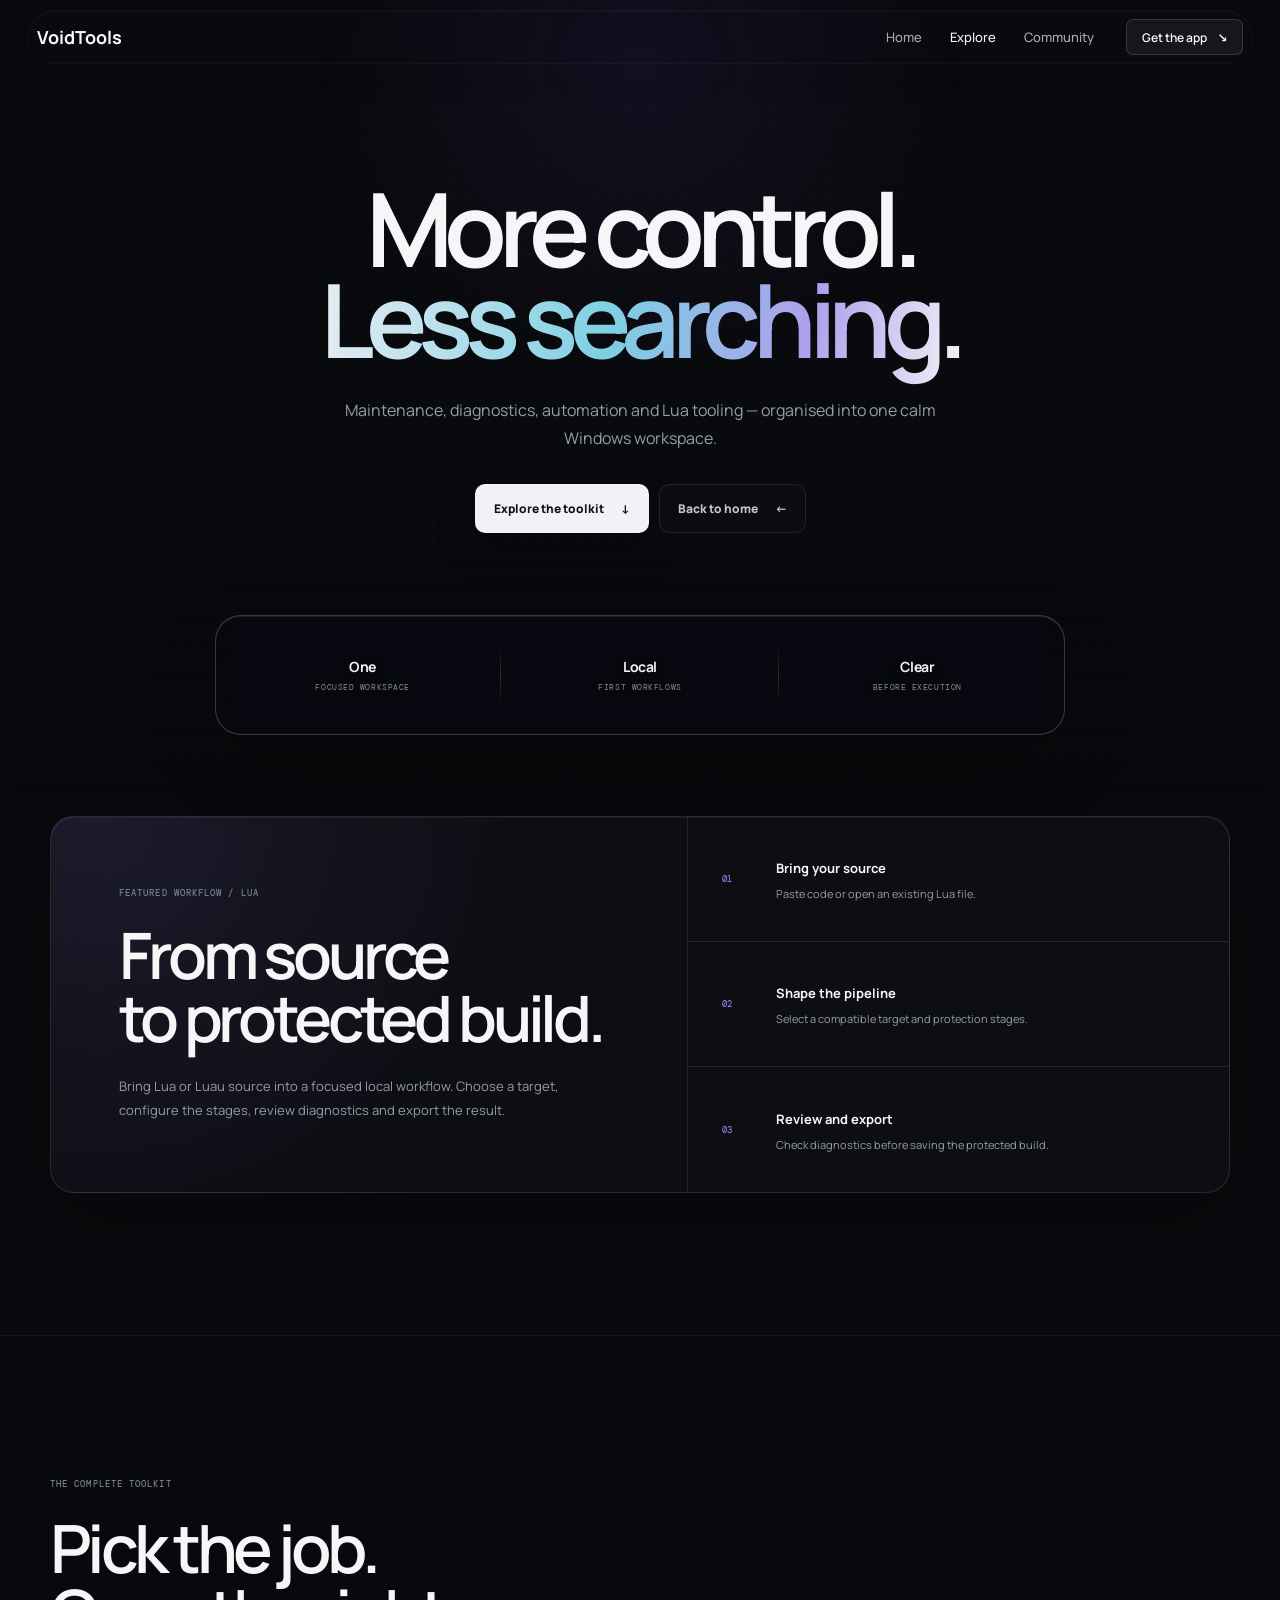
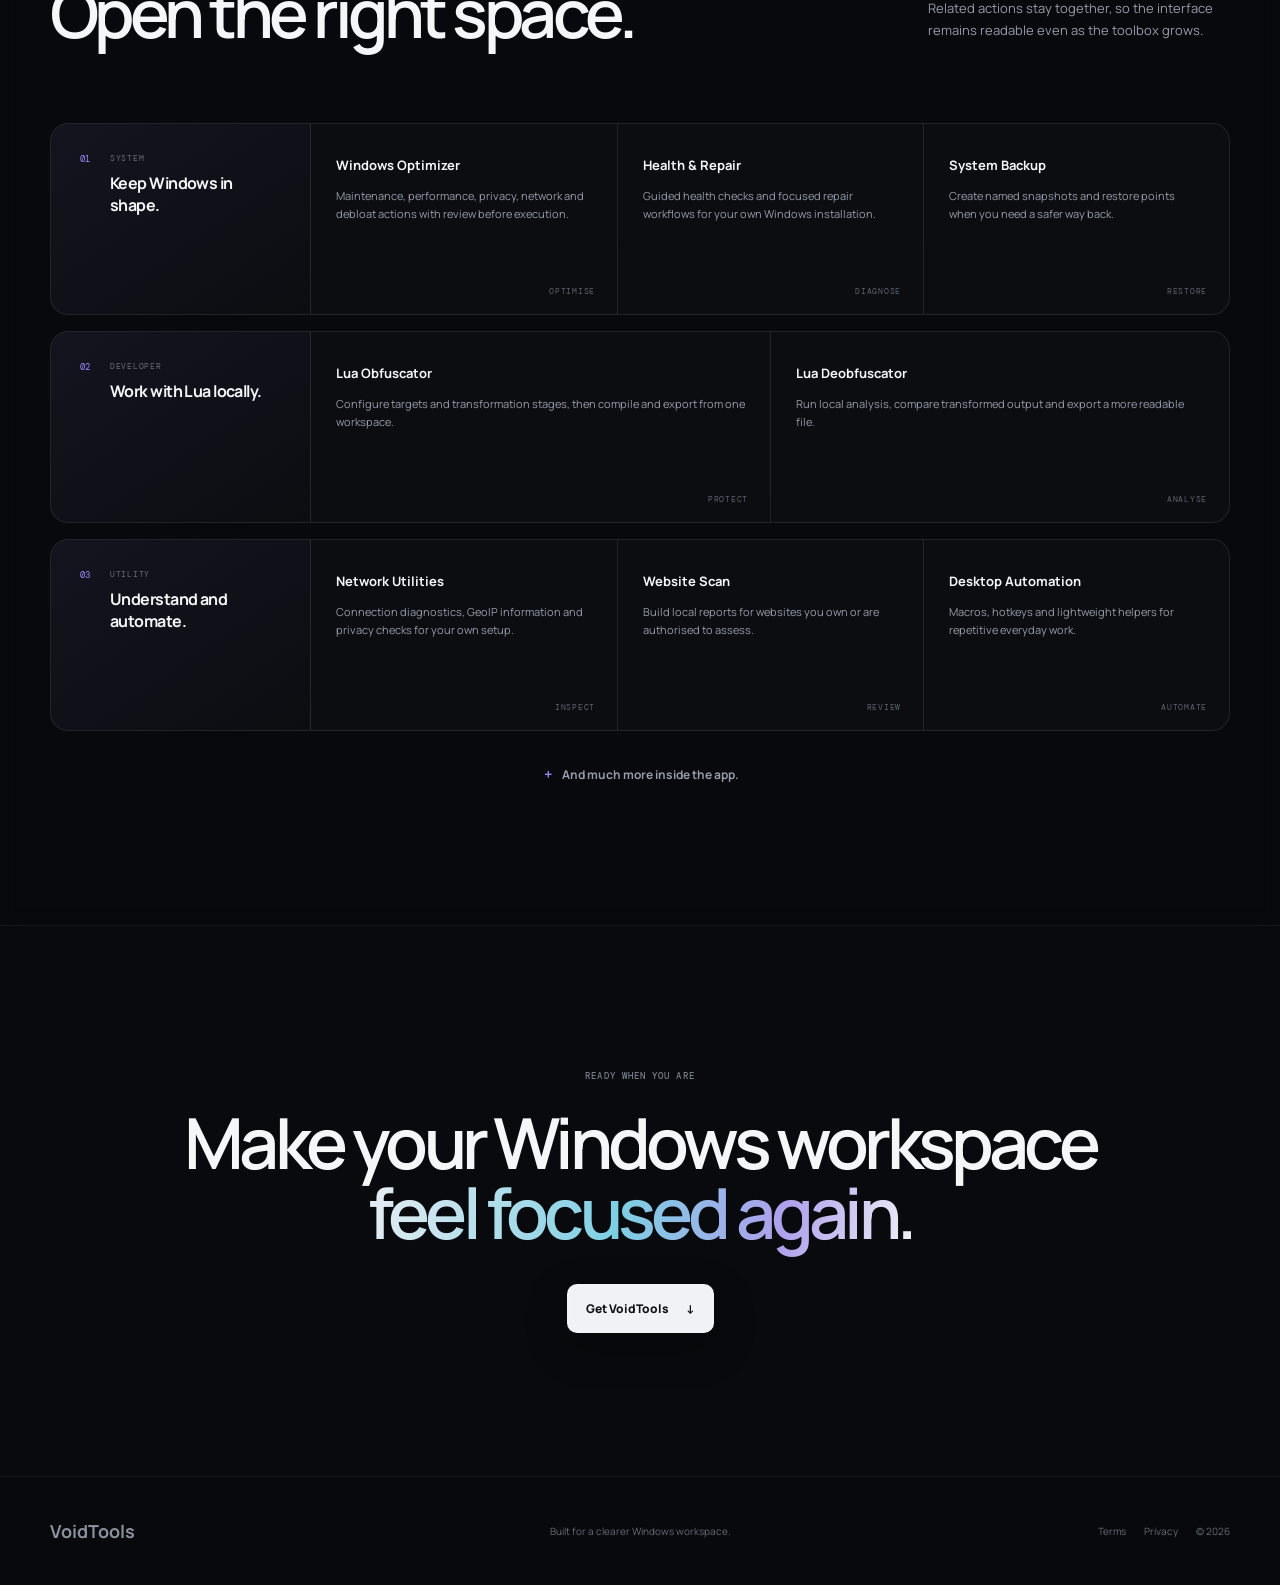
==== commit 88cbc792: "Publish refreshed VoidTools public website. Ship the latest landing pages, thank-you flow, sitemap, " ====
--- a/explore/index.html
+++ b/explore/index.html
@@ -10,9 +10,9 @@
   <link rel="preconnect" href="https://fonts.gstatic.com" crossorigin />
   <link href="https://fonts.googleapis.com/css2?family=DM+Mono:wght@400;500&family=Manrope:wght@400;500;600;700;800&display=swap" rel="stylesheet" />
   <link rel="icon" href="../favicon.svg" type="image/svg+xml" />
-  <link rel="stylesheet" href="../styles.css?v=beta-20260730-12" />
+  <link rel="stylesheet" href="../styles.css?v=20260816-1" />
 </head>
-<body>
+<body class="has-mobile-cta">
   <a class="skip-link" href="#main-content">Skip to content</a>
   <canvas id="dot-field" class="dot-field" aria-hidden="true"></canvas>
   <div class="page-glow" aria-hidden="true"></div>
@@ -20,15 +20,15 @@
   <header class="site-header">
     <nav class="navigation shell" aria-label="Main navigation">
       <a class="brand" href="../" aria-label="VoidTools home"><span>VoidTools</span></a>
-      <div class="nav-links">
-        <a href="../">Home</a>
-        <a href="./" aria-current="page">Explore</a>
-        <a href="https://discord.gg/wDz9Dw63A5" target="_blank" rel="noopener noreferrer">Community</a>
+      <div class="nav-actions">
+        <div class="nav-links" id="site-menu">
+          <a href="../">Home</a>
+          <a href="./" aria-current="page">Explore</a>
+          <a href="https://discord.gg/wDz9Dw63A5" target="_blank" rel="noopener noreferrer">Community</a>
+          <a class="nav-download js-latest-download" data-download-page="../thank-you/" href="../thank-you/"><span>Get the app</span><span aria-hidden="true">↘</span></a>
+        </div>
+        <button class="nav-toggle" type="button" aria-expanded="false" aria-controls="site-menu" aria-label="Open navigation"><span></span><span></span></button>
       </div>
-      <a class="nav-download js-latest-download" href="https://github.com/LordSniper007/LordSniper007.github.io/releases/download/v2.1.7/VoidTools-Setup-v2.1.7-win64.exe">
-        <span>Get the app</span>
-        <span aria-hidden="true">↘</span>
-      </a>
     </nav>
   </header>
 
@@ -131,12 +131,17 @@
     <section class="explore-end shell">
       <span class="section-index">Ready when you are</span>
       <h2>Make your Windows workspace<br /><span>feel focused again.</span></h2>
-      <a class="button button-primary js-latest-download" href="https://github.com/LordSniper007/LordSniper007.github.io/releases/download/v2.1.7/VoidTools-Setup-v2.1.7-win64.exe">
+      <a class="button button-primary js-latest-download" data-download-page="../thank-you/" href="../thank-you/">
         <span>Get VoidTools</span>
         <span aria-hidden="true">↓</span>
       </a>
     </section>
   </main>
+
+  <aside class="mobile-cta" aria-label="Download VoidTools">
+    <div><strong>VoidTools</strong><span>Windows 10 / 11</span></div>
+    <a class="js-latest-download" data-download-page="../thank-you/" href="../thank-you/"><span>Get the app</span><span aria-hidden="true">↓</span></a>
+  </aside>
 
   <footer class="site-footer">
     <div class="shell footer-inner">
@@ -150,6 +155,6 @@
     </div>
   </footer>
 
-  <script src="../script.js?v=beta-download-1" defer></script>
+  <script src="../script.js?v=header-glass-1" defer></script>
 </body>
 </html>
--- a/styles.css
+++ b/styles.css
@@ -33,6 +33,10 @@
   -webkit-font-smoothing: antialiased;
 }
 
+body.menu-open {
+  overflow: hidden;
+}
+
 a {
   color: inherit;
   text-decoration: none;
@@ -86,43 +90,99 @@
 }
 
 .site-header {
-  position: absolute;
-  z-index: 10;
+  --nav-p: 0;
+  --nav-shrink: 1;
+  position: fixed;
+  z-index: 50;
   top: 0;
   right: 0;
   left: 0;
-  background: linear-gradient(to bottom, rgba(9, 10, 13, .68), transparent);
+  padding-top: 10px;
+  pointer-events: none;
+}
+
+.site-header.is-menu-open {
+  background: rgba(9, 10, 13, .88);
+  -webkit-backdrop-filter: blur(18px);
+  backdrop-filter: blur(18px);
 }
 
 .navigation {
-  display: grid;
-  min-height: 76px;
-  grid-template-columns: 1fr auto 1fr;
-  align-items: center;
-  gap: 28px;
+  --nav-inset: calc(48px + 40px * var(--nav-p) * var(--nav-shrink));
+  --nav-max: calc(1280px - 300px * var(--nav-p) * var(--nav-shrink));
+  position: relative;
+  display: flex;
+  width: min(calc(100% - var(--nav-inset)), var(--nav-max));
+  height: 54px;
+  align-items: center;
+  justify-content: space-between;
+  gap: 32px;
+  padding-inline: calc(6px + 16px * var(--nav-p) * var(--nav-shrink));
+  border: 1px solid rgba(255, 255, 255, calc(.2 * var(--nav-p)));
+  border-radius: 999px;
+  background: rgba(18, 20, 26, calc(.52 * var(--nav-p)));
+  box-shadow:
+    0 14px 36px rgba(0, 0, 0, calc(.24 * var(--nav-p))),
+    inset 0 1px rgba(255, 255, 255, calc(.2 * var(--nav-p))),
+    inset 0 -1px rgba(255, 255, 255, calc(.04 * var(--nav-p)));
+  -webkit-backdrop-filter: blur(calc(20px * var(--nav-p))) saturate(calc(1 + .65 * var(--nav-p)));
+  backdrop-filter: blur(calc(20px * var(--nav-p))) saturate(calc(1 + .65 * var(--nav-p)));
+  pointer-events: auto;
 }
 
 .brand {
+  position: relative;
+  z-index: 52;
   display: inline-flex;
   width: max-content;
   align-items: center;
-  font-size: 15px;
-  font-weight: 800;
-  letter-spacing: -.035em;
+  color: #f7f8fa;
+  font-size: 18px;
+  font-weight: 700;
+  letter-spacing: 0;
+}
+
+.nav-actions {
+  display: flex;
+  align-items: center;
 }
 
 .nav-links {
   display: flex;
   align-items: center;
-  gap: 34px;
-  color: var(--muted);
-  font-size: 12px;
-  font-weight: 600;
+  gap: 28px;
+  color: #a7abb3;
+  font-size: 13px;
+  font-weight: 500;
 }
 
 .nav-links a,
-.footer-links a {
+.footer-links a,
+.thanks-footer a {
+  position: relative;
   transition: color .2s ease;
+}
+
+.nav-links a:not(.nav-download)::after,
+.footer-links a::after,
+.thanks-footer a::after {
+  position: absolute;
+  right: 0;
+  bottom: -6px;
+  left: 0;
+  height: 1px;
+  content: "";
+  transform: scaleX(0);
+  transform-origin: left center;
+  background: currentColor;
+  transition: transform .34s cubic-bezier(.22, 1, .36, 1);
+}
+
+.nav-links a:not(.nav-download):hover::after,
+.footer-links a:hover::after,
+.thanks-footer a:hover::after {
+  transform: scaleX(1);
+  transform-origin: left center;
 }
 
 .nav-links a:hover,
@@ -134,14 +194,15 @@
   display: inline-flex;
   min-height: 36px;
   align-items: center;
-  justify-self: end;
-  gap: 13px;
-  padding: 0 14px;
-  border: 1px solid var(--line);
-  border-radius: 9px;
-  background: rgba(255, 255, 255, .035);
-  font-size: 11px;
-  font-weight: 700;
+  gap: 10px;
+  margin-left: 4px;
+  padding: 0 15px;
+  border: 1px solid rgba(255, 255, 255, .14);
+  border-radius: 7px;
+  color: #f7f8fa;
+  background: rgba(255, 255, 255, .06);
+  font-size: 12px;
+  font-weight: 600;
   transition: border-color .2s ease, background .2s ease, transform .2s ease;
 }
 
@@ -149,6 +210,46 @@
   transform: translateY(-1px);
   border-color: rgba(255, 255, 255, .2);
   background: rgba(255, 255, 255, .065);
+}
+
+.nav-toggle {
+  position: relative;
+  z-index: 52;
+  display: none;
+  width: 40px;
+  height: 40px;
+  padding: 0;
+  border: 0;
+  color: #fff;
+  background: transparent;
+  cursor: pointer;
+}
+
+.nav-toggle span {
+  position: absolute;
+  left: 10px;
+  width: 20px;
+  height: 1px;
+  background: currentColor;
+  transition: transform .2s ease, top .2s ease;
+}
+
+.nav-toggle span:first-child {
+  top: 16px;
+}
+
+.nav-toggle span:last-child {
+  top: 23px;
+}
+
+.nav-toggle[aria-expanded="true"] span:first-child {
+  top: 20px;
+  transform: rotate(45deg);
+}
+
+.nav-toggle[aria-expanded="true"] span:last-child {
+  top: 20px;
+  transform: rotate(-45deg);
 }
 
 .hero {
@@ -330,20 +431,11 @@
   background: #30343c;
 }
 
-.window-control-close {
-  cursor: pointer;
-}
-
-.window-control-close:focus-visible {
-  outline: 2px solid rgba(255, 255, 255, .86);
-  outline-offset: 3px;
-}
-
 .product-screen {
   position: relative;
   aspect-ratio: 1586 / 992;
   overflow: hidden;
-  background: #0d0f14;
+  background: #0d0f14 url("voidtools-dashboard.png") center top / cover no-repeat;
 }
 
 .product-screen img {
@@ -557,103 +649,6 @@
 .release-window .window-controls > :nth-child(3),
 .product-frame .window-controls > :nth-child(3) { background: #28c840; }
 
-.void-awake .dot-field {
-  filter: saturate(165%) brightness(1.28);
-}
-
-.is-void-pulsing {
-  animation: window-void-pulse 1.15s cubic-bezier(.2, .8, .2, 1);
-}
-
-.void-easter-egg {
-  --void-x: 50vw;
-  --void-y: 50vh;
-  position: fixed;
-  z-index: 50;
-  inset: 0;
-  display: grid;
-  place-items: center;
-  opacity: 0;
-  background: radial-gradient(circle at var(--void-x) var(--void-y), rgba(9, 10, 13, .08), rgba(9, 10, 13, .84) 58%);
-  pointer-events: none;
-  transition: opacity .38s ease, backdrop-filter .55s ease;
-  -webkit-backdrop-filter: blur(0);
-  backdrop-filter: blur(0);
-}
-
-.void-easter-egg.is-active {
-  opacity: 1;
-  -webkit-backdrop-filter: blur(4px);
-  backdrop-filter: blur(4px);
-}
-
-.void-message {
-  display: flex;
-  align-items: center;
-  flex-direction: column;
-  transform: translateY(12px) scale(.96);
-  opacity: 0;
-  text-align: center;
-  transition: transform .55s cubic-bezier(.2, .8, .2, 1), opacity .4s ease;
-}
-
-.void-easter-egg.is-active .void-message {
-  transform: none;
-  opacity: 1;
-}
-
-.void-sigil {
-  position: relative;
-  width: 92px;
-  height: 92px;
-  margin-bottom: 28px;
-  border: 1px solid rgba(159, 140, 255, .52);
-  border-radius: 50%;
-  box-shadow: 0 0 45px rgba(100, 186, 255, .12), inset 0 0 32px rgba(159, 140, 255, .08);
-  animation: void-sigil-breathe 1.8s ease-in-out infinite;
-}
-
-.void-sigil::before,
-.void-sigil::after {
-  position: absolute;
-  content: "";
-  border: 1px solid rgba(87, 219, 150, .25);
-  border-radius: 50%;
-}
-
-.void-sigil::before {
-  inset: 15px;
-}
-
-.void-sigil::after {
-  inset: 33px;
-  background: #f1f2f5;
-  border: 0;
-  box-shadow: 0 0 24px rgba(57, 200, 255, .7);
-}
-
-.void-message span {
-  color: #8b92a0;
-  font-family: "DM Mono", monospace;
-  font-size: 8px;
-  letter-spacing: .16em;
-  text-transform: uppercase;
-}
-
-.void-message h2 {
-  margin: 13px 0 0;
-  font-size: clamp(42px, 6vw, 74px);
-  font-weight: 650;
-  line-height: .95;
-  letter-spacing: -.07em;
-}
-
-.void-message p {
-  margin: 15px 0 0;
-  color: #969ca8;
-  font-size: 12px;
-}
-
 .release-list {
   height: 430px;
   overflow-x: hidden;
@@ -745,7 +740,7 @@
   position: relative;
   isolation: isolate;
   display: grid;
-  min-height: 410px;
+  min-height: 430px;
   align-items: center;
   grid-template-columns: 1.2fr .8fr;
   gap: 90px;
@@ -753,7 +748,7 @@
   padding: 70px;
   border: 1px solid rgba(255, 255, 255, .2);
   border-radius: 26px;
-  background: rgba(10, 12, 16, .12);
+  background: rgba(10, 12, 16, .88);
   box-shadow:
     inset 0 1px rgba(255, 255, 255, .08),
     inset 0 -1px rgba(255, 255, 255, .025),
@@ -765,7 +760,7 @@
 
 .discover-heading h2 {
   margin: 28px 0 0;
-  font-size: clamp(58px, 6.3vw, 88px);
+  font-size: clamp(54px, 5.8vw, 82px);
   font-weight: 500;
   line-height: .9;
   letter-spacing: -.072em;
@@ -782,7 +777,7 @@
   display: grid;
   max-width: 410px;
   justify-self: end;
-  gap: 34px;
+  gap: 24px;
 }
 
 .discover-side p {
@@ -792,10 +787,242 @@
   line-height: 1.8;
 }
 
-.discover-button {
-  min-height: 58px;
+.discover-features {
+  display: grid;
+  gap: 0;
+  margin: 0;
+  padding: 0;
+  list-style: none;
+  border-top: 1px solid var(--line-soft);
+}
+
+.discover-features li {
+  display: grid;
+  grid-template-columns: minmax(145px, .8fr) 1fr;
+  gap: 18px;
+  padding: 15px 0;
+  border-bottom: 1px solid var(--line-soft);
+}
+
+.discover-features strong {
+  color: var(--text);
+  font-size: 12px;
+  font-weight: 700;
+}
+
+.discover-features span {
+  color: #8e949f;
+  font-size: 11px;
+  line-height: 1.55;
+}
+
+.discover-link {
+  display: inline-flex;
+  width: fit-content;
+  align-items: center;
+  gap: 12px;
+  color: #d8dbe2;
+  font-size: 12px;
+  font-weight: 800;
+  transition: color .2s ease, gap .2s ease;
+}
+
+.discover-link:hover {
+  gap: 16px;
+  color: #fff;
+}
+
+.faq-section {
+  padding-block: 128px 96px;
+}
+
+.faq-layout {
+  display: grid;
+  grid-template-columns: .78fr 1.22fr;
+  gap: 100px;
+}
+
+.faq-heading {
+  align-self: start;
+}
+
+.faq-heading h2 {
+  margin: 28px 0 0;
+  font-size: clamp(48px, 5.4vw, 72px);
+  font-weight: 550;
+  line-height: .94;
+  letter-spacing: -.068em;
+}
+
+.faq-heading h2 span {
+  color: #8d929d;
+}
+
+.faq-heading p {
+  max-width: 360px;
+  margin: 28px 0 0;
+  color: var(--muted);
+  font-size: 13px;
+  line-height: 1.75;
+}
+
+.faq-list {
+  border-top: 1px solid var(--line);
+}
+
+.faq-list details {
+  border-bottom: 1px solid var(--line);
+}
+
+.faq-list summary {
+  display: flex;
+  min-height: 82px;
+  align-items: center;
   justify-content: space-between;
-  padding-inline: 22px;
+  gap: 24px;
+  padding: 20px 0;
+  cursor: pointer;
+  color: #dfe2e8;
+  font-size: 14px;
+  font-weight: 650;
+  list-style: none;
+}
+
+.faq-list summary::-webkit-details-marker {
+  display: none;
+}
+
+.faq-list summary span:last-child {
+  color: #777e89;
+  font-family: "DM Mono", monospace;
+  font-size: 16px;
+  transition: color .2s ease, transform .2s ease;
+}
+
+.faq-list details[open] summary span:last-child {
+  transform: rotate(45deg);
+  color: var(--accent);
+}
+
+.faq-list details p {
+  max-width: 640px;
+  margin: -4px 48px 25px 0;
+  color: var(--muted);
+  font-size: 12px;
+  line-height: 1.75;
+}
+
+.support-promise {
+  display: grid;
+  min-height: 86px;
+  grid-template-columns: 1fr auto 1fr;
+  align-items: center;
+  gap: 28px;
+  margin-top: 90px;
+  padding-inline: 28px;
+  border: 1px solid var(--line);
+  border-radius: 14px;
+  background: rgba(15, 17, 22, .72);
+}
+
+.support-promise > div {
+  display: flex;
+  align-items: center;
+  gap: 11px;
+  color: #858b96;
+  font-family: "DM Mono", monospace;
+  font-size: 8px;
+  letter-spacing: .08em;
+  text-transform: uppercase;
+}
+
+.support-status {
+  width: 7px;
+  height: 7px;
+  border-radius: 50%;
+  background: var(--green);
+  box-shadow: 0 0 14px rgba(87, 219, 150, .6);
+}
+
+.support-promise strong {
+  font-size: 13px;
+}
+
+.support-promise > a {
+  justify-self: end;
+  color: #bbc0c9;
+  font-size: 11px;
+  font-weight: 700;
+  transition: color .2s ease;
+}
+
+.support-promise > a:hover {
+  color: #fff;
+}
+
+.mobile-cta {
+  display: none;
+}
+
+.thanks-page {
+  min-height: 100vh;
+  color: #e8eaed;
+  background: #0c0d10;
+}
+
+.thanks-shell {
+  display: grid;
+  min-height: 100vh;
+  min-height: 100svh;
+  align-items: center;
+  padding-block: 132px 76px;
+}
+
+.thanks-message {
+  width: min(100%, 760px);
+  margin-inline: auto;
+}
+
+.thanks-mark {
+  display: none;
+}
+
+.thanks-message h1 {
+  max-width: 720px;
+  margin: 30px 0 0;
+  color: #f5f6f8;
+  font-size: clamp(48px, 5.5vw, 72px);
+  font-weight: 520;
+  line-height: 1.04;
+  letter-spacing: 0;
+}
+
+.thanks-copy {
+  margin: 26px 0 0;
+  color: #9297a0;
+  font-size: 15px;
+  line-height: 1.7;
+}
+
+.thanks-retry {
+  display: inline-flex;
+  min-height: 48px;
+  align-items: center;
+  gap: 14px;
+  margin-top: 38px;
+  padding: 0 19px;
+  border: 1px solid #f0f1f3;
+  border-radius: 7px;
+  color: #101115;
+  background: #f0f1f3;
+  font-size: 12px;
+  font-weight: 700;
+  transition: background-color .2s ease, transform .2s ease;
+}
+
+.thanks-retry:hover {
+  transform: translateY(-2px);
+  background: #fff;
 }
 
 .site-footer {
@@ -1386,45 +1613,74 @@
   transform: none;
 }
 
-@keyframes window-void-pulse {
-  0%, 100% {
+@media (max-width: 900px) {
+  .site-header {
+    --nav-shrink: 0;
+  }
+
+  .navigation {
+    width: min(calc(100% - 48px), 1280px);
+    padding-inline: 4px;
+  }
+
+  .nav-links {
+    position: fixed;
+    z-index: 51;
+    inset: 62px 0 0;
+    display: grid;
+    align-content: start;
+    gap: 0;
+    padding: 10px 24px 32px;
+    overflow-y: auto;
+    visibility: hidden;
+    opacity: 0;
+    background: #0c0d10;
+    transform: translateY(-12px);
+    transition: opacity .2s ease, transform .2s ease, visibility .2s ease;
+    pointer-events: none;
+  }
+
+  .site-header.is-menu-open .nav-links {
+    visibility: visible;
     opacity: 1;
-    filter: none;
-    transform: scale(1);
-  }
-
-  38% {
-    opacity: .18;
-    filter: brightness(.48) saturate(1.5);
-    transform: scale(.975);
-  }
-
-  64% {
-    opacity: .58;
-    filter: brightness(.82);
-    transform: scale(.99);
-  }
-}
-
-@keyframes void-sigil-breathe {
-  0%, 100% {
-    opacity: .64;
-    transform: scale(.92) rotate(0);
-  }
-
-  50% {
-    opacity: 1;
-    transform: scale(1.06) rotate(8deg);
-  }
-}
-
-@media (max-width: 900px) {
-  .navigation {
-    grid-template-columns: 1fr auto;
-  }
-
-  .nav-links {
-    display: none;
+    transform: none;
+    pointer-events: auto;
+  }
+
+  .nav-links a {
+    display: flex;
+    min-height: 68px;
+    align-items: center;
+    justify-content: space-between;
+    border-bottom: 1px solid rgba(255, 255, 255, .1);
+    color: #e7e9ec;
+    font-size: 20px;
+    font-weight: 500;
+  }
+
+  .nav-links .nav-download {
+    width: 100%;
+    min-height: 52px;
+    justify-content: center;
+    margin: 24px 0 0;
+    border-color: rgba(255, 255, 255, .15);
+    border-radius: 7px;
+    font-size: 14px;
+  }
+
+  .nav-toggle {
+    display: block;
+  }
+
+  .thanks-shell {
+    grid-template-columns: 1fr;
+    gap: 70px;
+  }
+
+  .install-guide {
+    padding: 50px 0 0;
+    border-top: 1px solid rgba(255, 255, 255, .1);
+    border-left: 0;
   }
 
   .hero {
@@ -1474,6 +1730,25 @@
     justify-self: start;
   }
 
+  .faq-layout {
+    grid-template-columns: 1fr;
+    gap: 62px;
+  }
+
+  .faq-heading p {
+    max-width: 500px;
+  }
+
+  .support-promise {
+    grid-template-columns: 1fr auto;
+  }
+
+  .support-promise strong {
+    grid-column: 1 / -1;
+    grid-row: 2;
+    padding-bottom: 22px;
+  }
+
   .explore-feature {
     grid-template-columns: 1fr;
   }
@@ -1528,17 +1803,9 @@
     width: min(calc(100% - 30px), var(--shell));
   }
 
-  .navigation {
-    min-height: 66px;
-  }
-
-  .nav-download span:first-child {
-    display: none;
-  }
-
-  .nav-download {
-    width: 36px;
-    padding: 0;
+  .navigation,
+  .thanks-footer {
+    width: min(calc(100% - 30px), var(--shell));
   }
 
   .hero {
@@ -1635,6 +1902,137 @@
 
   .discover-side {
     gap: 28px;
+  }
+
+  .discover-features li {
+    grid-template-columns: 1fr;
+    gap: 5px;
+  }
+
+  .has-mobile-cta {
+    padding-bottom: calc(76px + env(safe-area-inset-bottom));
+  }
+
+  .faq-section {
+    padding-block: 90px 68px;
+  }
+
+  .faq-layout {
+    gap: 50px;
+  }
+
+  .faq-heading h2 {
+    font-size: 47px;
+  }
+
+  .faq-list summary {
+    min-height: 74px;
+    font-size: 13px;
+  }
+
+  .faq-list details p {
+    margin-right: 28px;
+  }
+
+  .support-promise {
+    min-height: 0;
+    grid-template-columns: 1fr;
+    gap: 13px;
+    margin-top: 64px;
+    padding: 23px;
+  }
+
+  .support-promise strong {
+    grid-column: auto;
+    grid-row: auto;
+    padding: 0;
+  }
+
+  .support-promise > a {
+    justify-self: start;
+    margin-top: 5px;
+  }
+
+  .mobile-cta {
+    position: fixed;
+    z-index: 40;
+    right: 0;
+    bottom: 0;
+    left: 0;
+    display: flex;
+    min-height: calc(68px + env(safe-area-inset-bottom));
+    align-items: center;
+    justify-content: space-between;
+    gap: 16px;
+    padding: 9px 15px calc(9px + env(safe-area-inset-bottom));
+    border-top: 1px solid rgba(255, 255, 255, .13);
+    background: rgba(9, 10, 13, .94);
+    box-shadow: 0 -18px 45px rgba(0, 0, 0, .32);
+    -webkit-backdrop-filter: blur(18px);
+    backdrop-filter: blur(18px);
+  }
+
+  .mobile-cta > div {
+    display: grid;
+    gap: 2px;
+  }
+
+  .mobile-cta strong {
+    font-size: 12px;
+  }
+
+  .mobile-cta > div span {
+    color: #747b86;
+    font-family: "DM Mono", monospace;
+    font-size: 7px;
+    letter-spacing: .06em;
+    text-transform: uppercase;
+  }
+
+  .mobile-cta > a {
+    display: inline-flex;
+    min-height: 42px;
+    align-items: center;
+    gap: 14px;
+    padding-inline: 16px;
+    border-radius: 9px;
+    color: #101017;
+    background: #f1f2f5;
+    font-size: 10px;
+    font-weight: 800;
+  }
+
+  .thanks-shell {
+    min-height: auto;
+    gap: 54px;
+    padding-block: 112px 58px;
+  }
+
+  .download-intro h1 {
+    font-size: clamp(48px, 15vw, 70px);
+  }
+
+  .download-file {
+    flex-direction: column;
+    align-items: stretch;
+    gap: 16px;
+    margin-top: 36px;
+  }
+
+  .download-file .button {
+    width: 100%;
+  }
+
+  .thanks-page {
+    padding-bottom: 0;
+  }
+
+  .thanks-footer {
+    min-height: 90px;
+    align-items: flex-start;
+    flex-direction: column;
+    gap: 10px;
+    padding-block: 20px;
   }
 
   .error-actions {
